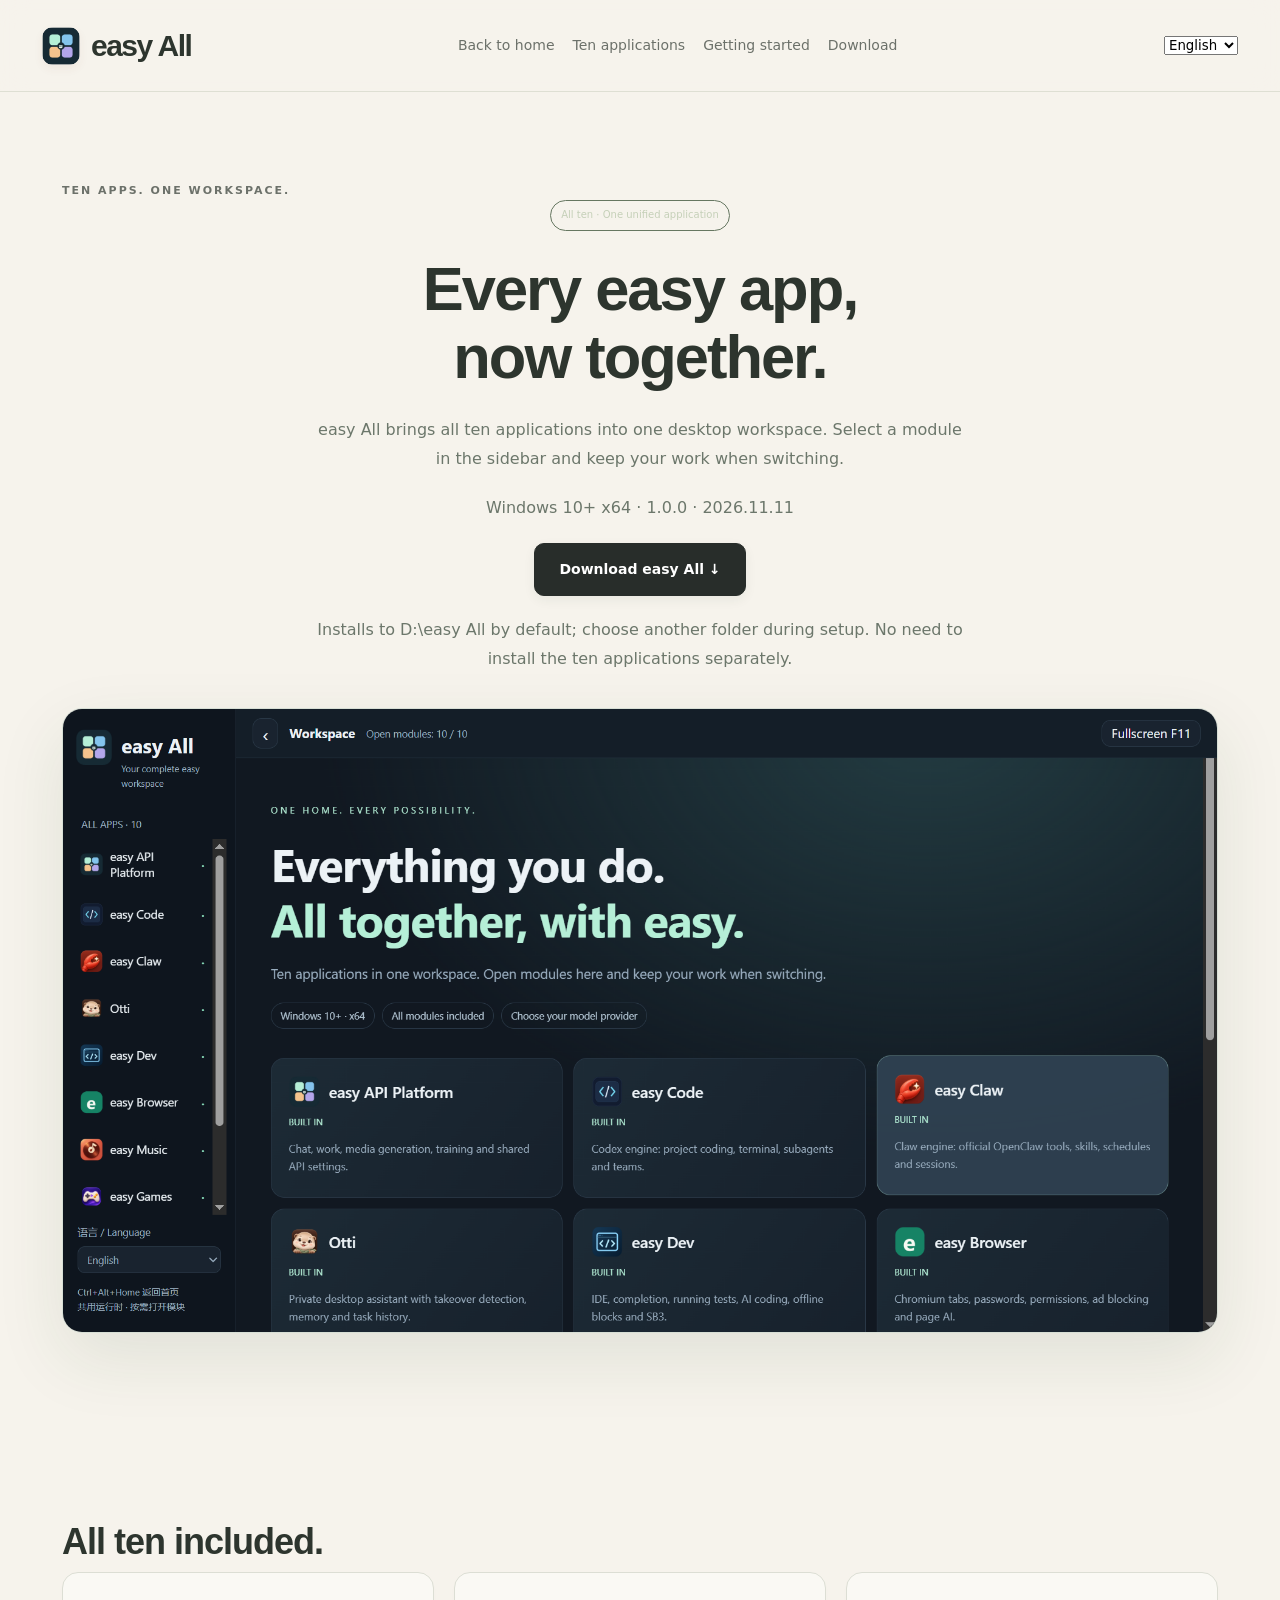
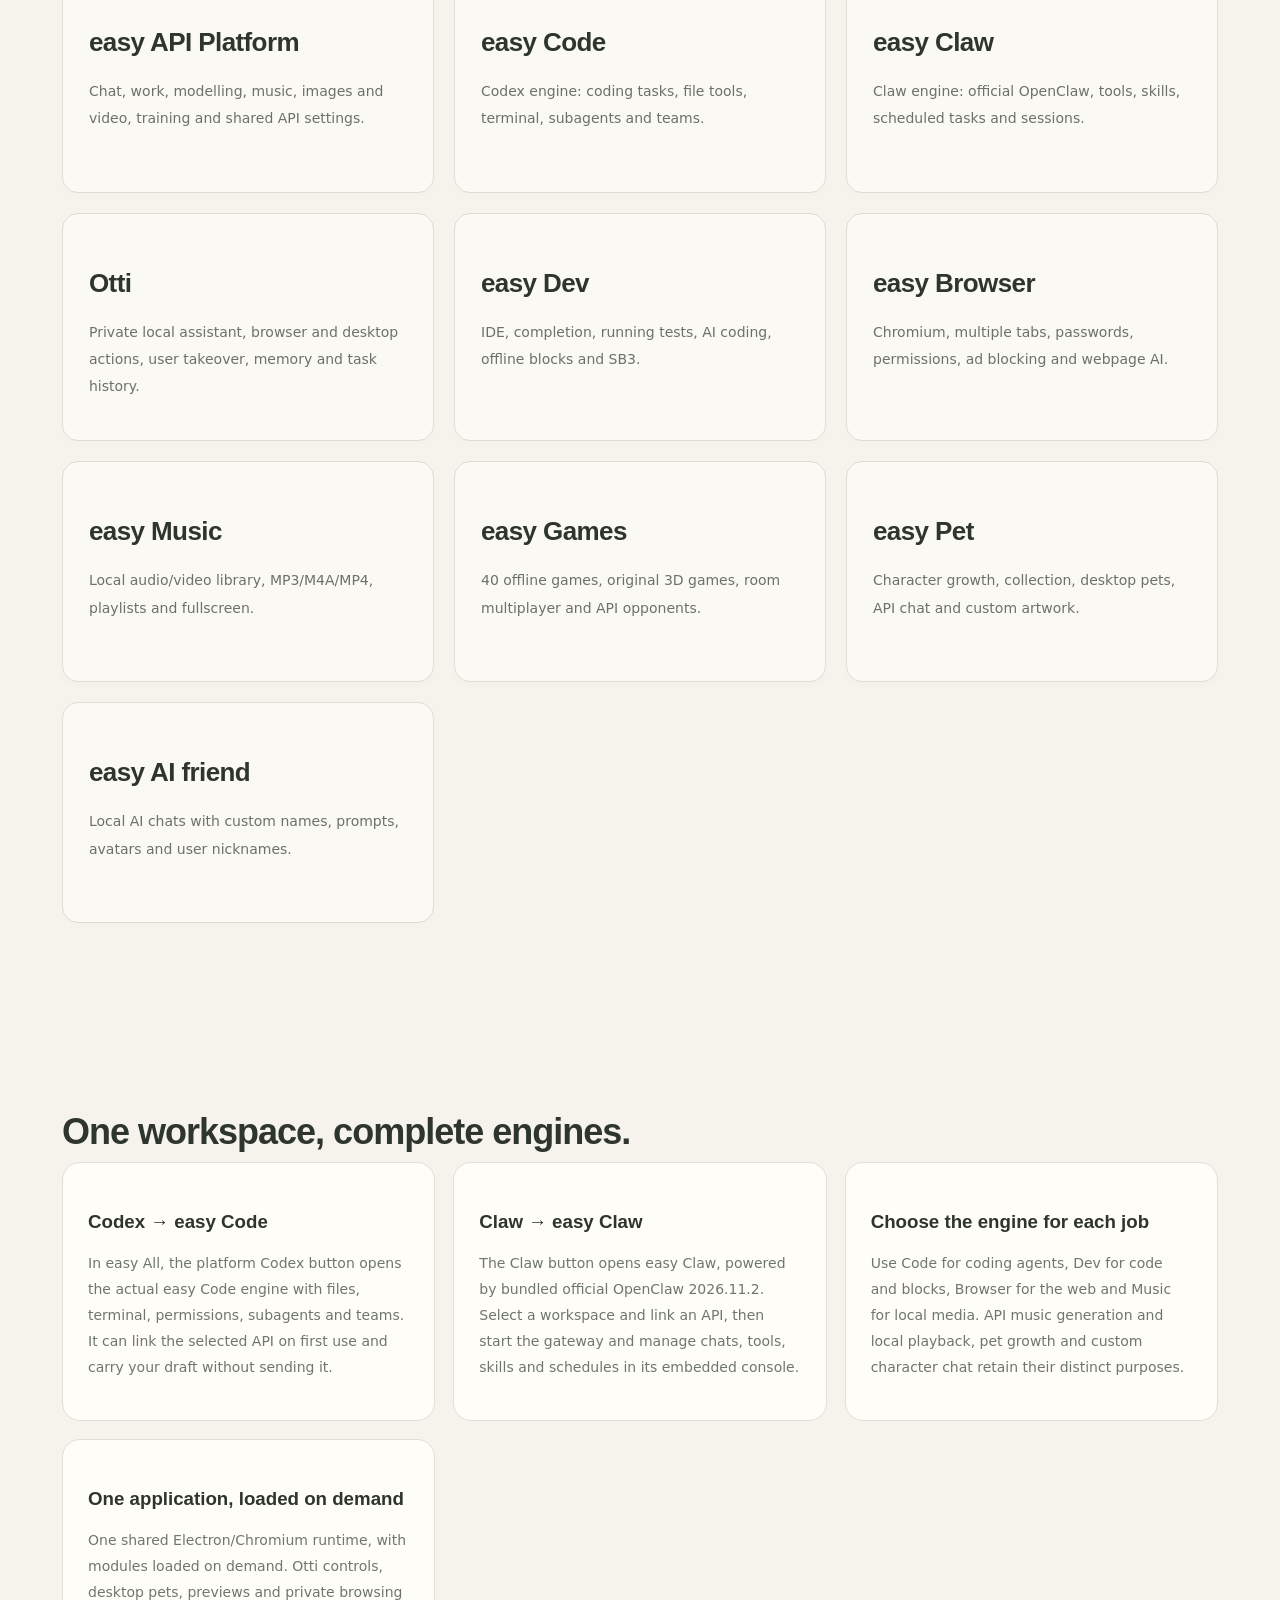
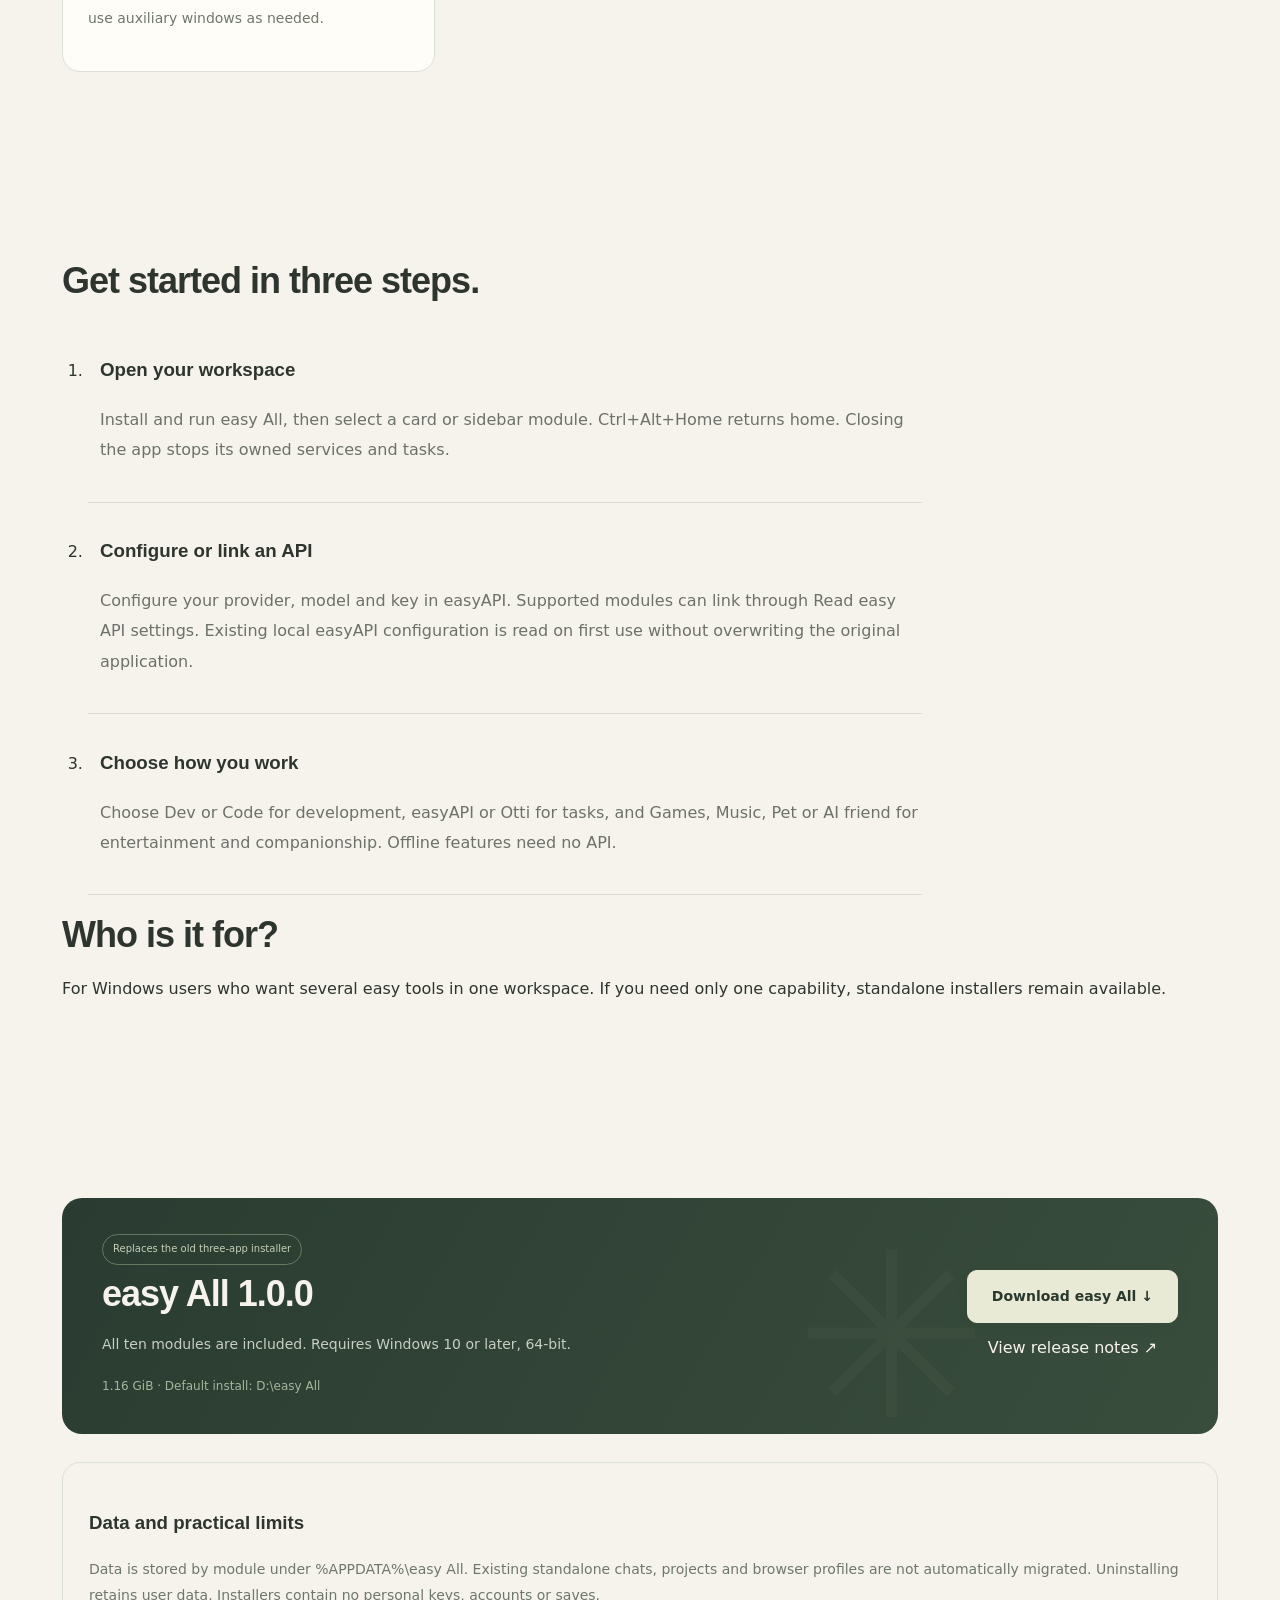
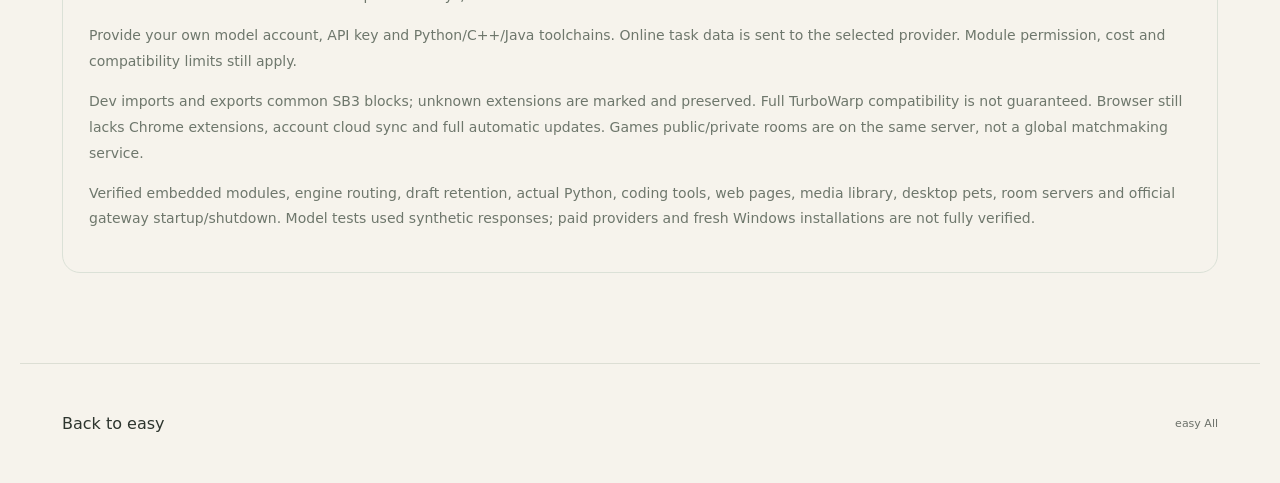
==== all.html @ 76174ac8 "Replace old three-app installer with easy All unified ten-module application" ====
<!doctype html><html lang="zh-CN"><head><meta charset="utf-8"><meta name="viewport" content="width=device-width,initial-scale=1"><title>easy All · 全部十款的统一应用</title><meta name="description" content="十款 easy 软件，一个 Windows 工作台。完整内置，统一窗口，Codex 与 Claw 使用真实引擎。"><link rel="icon" href="assets/easy-all.png"><link rel="stylesheet" href="styles.css"><link rel="stylesheet" href="refinements.css"><script defer src="i18n/data.js"></script><script defer src="i18n/recent.js"></script><script defer src="i18n/dev.js"></script><script defer src="i18n/all.js"></script><script defer src="i18n/ui.js"></script><script defer src="config.js"></script><script defer src="site.js"></script><script defer src="motion.js"></script></head><body><header class="header"><a class="brand" href="index.html"><img src="assets/easy-all.png" alt=""><span>easy All</span></a><nav><a href="index.html">返回官网</a><a href="#included">十款应用</a><a href="#start">开始使用</a><a href="#download">下载</a></nav><select data-easy-language><option value="zh-CN">简体中文</option><option value="en">English</option></select></header><main><section class="wrap section browser-page-hero"><div class="eyebrow">TEN APPS. ONE WORKSPACE.</div><span class="pill">全部十款 · 一个统一应用</span><h1>所有 easy，<br>现在在一起。</h1><p>easy All 把十款软件的能力放进同一个桌面应用。左侧选择模块，直接在同一窗口工作，切换时保留当前内容。</p><p>Windows 10 及以上 x64 · 1.0.0 · 2026.11.11</p><a class="button" data-asset="easy-All-1.0.0-Setup.exe" data-release="v2026.11.11-all" href="#download-help">下载 easy All ↓</a><p>默认安装 D:\easy All，可在向导更改位置。无需另装十款独立应用。</p><img class="browser-screenshot" src="assets/easy-all-preview.png" alt="easy All 真实应用界面"></section><section id="included" class="wrap section"><h2>十款都在，一款不少。</h2><div class="app-grid"><article class="app-card"><h3>easy API平台</h3><p>聊天、工作、建模、音乐、图片与视频、训练；统一管理 API。</p></article><article class="app-card"><h3>easy Code</h3><p>Codex 模式引擎：编程任务、文件工具、终端、子智能体与团队。</p></article><article class="app-card"><h3>easy Claw</h3><p>Claw 模式引擎：官方 OpenClaw、工具、技能、定时任务和会话。</p></article><article class="app-card"><h3>Otti</h3><p>本机私人助理，浏览器与桌面操作、用户接管、记忆和任务记录。</p></article><article class="app-card"><h3>easy Dev</h3><p>IDE、代码补全、运行测试、AI 编程、离线积木与 SB3。</p></article><article class="app-card"><h3>easy Browser</h3><p>Chromium、多标签、密码与网站权限、广告过滤和网页 AI。</p></article><article class="app-card"><h3>easy Music</h3><p>本地音视频库、MP3/M4A/MP4、播放列表与全屏。</p></article><article class="app-card"><h3>easy Games</h3><p>40 款离线游戏、原创 3D、房间联机与 API 对战。</p></article><article class="app-card"><h3>easy Pet</h3><p>角色养成、图鉴、桌面宠物、API 聊天与自定义形象。</p></article><article class="app-card"><h3>easy AI friend</h3><p>自定义名字、提示词、头像和称呼的本地 AI 对话。</p></article></div></section><section class="wrap section"><h2>统一入口，使用完整引擎。</h2><div class="browser-feature-grid"><article><h3>Codex → easy Code</h3><p>整合应用内，easyAPI 的 Codex 按钮进入真实 easy Code 引擎，保留文件、终端、权限模式、子智能体和团队能力。首次可关联当前 API，输入草稿会带过去，但不会自动发送。</p></article><article><h3>Claw → easy Claw</h3><p>整合应用内，Claw 按钮进入 easy Claw，使用内置官方 OpenClaw 2026.11.2。选择工作目录、关联 API 后启动网关，在内置控制台管理聊天、工具、技能和定时任务。</p></article><article><h3>重复入口，按用途合并</h3><p>编程智能体用 Code，代码和积木项目用 Dev，网页浏览用 Browser，音视频播放用 Music。API 音乐生成与本地音乐播放、宠物养成与自定义角色聊天仍保留各自用途。</p></article><article><h3>一个程序，按需打开</h3><p>共用一套 Electron / Chromium，模块按需加载。Otti 控制条、桌面宠物、预览与无痕窗口会按功能显示辅助窗口。</p></article></div></section><section id="start" class="wrap section"><h2>安装后，三步开始。</h2><ol class="family-steps"><li><h3>打开工作台</h3><p>安装并运行 easy All，从首页卡片或左侧栏选择模块。Ctrl+Alt+Home 返回首页；关闭整合应用会结束它拥有的服务与任务。</p></li><li><h3>配置或关联 API</h3><p>打开 easyAPI 设置填写自己的服务商、模型和 Key。其他支持关联的模块通过“读取 easy API 设置”选择。首次会读取本机原 easyAPI 的配置，不覆盖原软件。</p></li><li><h3>选择你的工作方式</h3><p>开发者进入 Dev 或 Code，日常任务使用 easyAPI 或 Otti，娱乐与陪伴进入 Games、Music、Pet 或 AI friend。离线功能不需要 API。</p></li></ol><h2>适合哪些用户？</h2><p>适合同时需要多个 easy 工具、希望在同一窗口切换工作与娱乐的 Windows 用户。只需要一项能力，也可以继续选择官网的独立安装版。</p></section><section id="download" class="wrap section"><div class="suite"><div><span class="pill">替代旧三款软件整合安装包</span><h2>easy All 1.0.0</h2><p>全部十款模块均随安装包提供，支持 Windows 10 及以上64位系统。</p><small data-all-size>1.16 GiB · 默认安装 D:\easy All</small></div><div class="suite-action"><a class="button" data-asset="easy-All-1.0.0-Setup.exe" data-release="v2026.11.11-all" href="#download-help">下载 easy All ↓</a><a id="release-link" data-release="v2026.11.11-all" href="#download-help">查看发布说明 ↗</a></div></div><div class="browser-limit"><h3>数据与实际边界</h3><p>整合应用资料保存在 %APPDATA%\easy All，按模块分开；原独立软件的聊天、项目、浏览器资料不会自动搬入。卸载保留用户数据。安装包不包含个人密钥、账号或存档。</p><p>模型服务账号、API Key 与 Python/C++/Java 工具链由用户自行提供。在线任务内容按实际使用发送给服务商；各模块的权限、费用与兼容边界继续适用。</p><p>Dev 支持常用 SB3 积木导入编辑导出；未知扩展会标明并保留，不能保证所有 TurboWarp 项目可运行。Browser 仍不包含 Chrome 扩展、账号云同步与完整自动更新。Games 公私房间属于同一服务器，不等于公网匹配大厅。</p><p>已验证十模块嵌入、引擎切换与草稿保留、真实 Python、编程工具、网页、媒体库、桌面宠物、房间服务器与官方网关启停；模型工具流程使用测试响应，未逐家验证付费模型和全新 Windows 设备。</p></div><p id="download-help" hidden>GitHub Releases</p></section></main><footer class="wrap"><a href="index.html">返回 easy 官网</a><span>easy All</span></footer></body></html>
---- styles.css ----
:root{--paper:#f6f3ec;--ink:#282d2a;--muted:#6c716a;--accent:#bd6248;--line:#dcded4;--sage:#e2e9df}*{box-sizing:border-box}html{scroll-behavior:smooth;scroll-padding-top:96px}body{margin:0;background:var(--paper);color:var(--ink);font-family:Inter,"Segoe UI","Microsoft YaHei",sans-serif;-webkit-font-smoothing:antialiased}a{color:inherit;text-decoration:none}button,a,summary{-webkit-tap-highlight-color:transparent}a:focus-visible,summary:focus-visible{outline:3px solid var(--accent);outline-offset:5px}img{max-width:100%;display:block}.wrap{max-width:1240px;margin:auto;padding-left:42px;padding-right:42px}.header{height:92px;display:flex;align-items:center;justify-content:space-between;gap:26px;padding:0 42px;max-width:1400px;margin:auto;border-bottom:1px solid var(--line)}.brand{display:inline-flex;gap:11px;align-items:center;font-size:30px;font-weight:800;letter-spacing:-1.8px}.brand img{width:38px;height:38px;border-radius:11px}.brand-dot{color:var(--accent)}nav{display:flex;gap:34px;font-size:14px;color:var(--muted)}nav a:hover,.text-link:hover,.download-meta a:hover{color:var(--accent)}.button{display:inline-flex;align-items:center;justify-content:center;gap:30px;min-height:52px;padding:14px 24px;border:1px solid var(--ink);background:var(--ink);color:white;border-radius:7px;font-size:14px;font-weight:600;transition:transform .2s,background .2s}.button:hover{transform:translateY(-2px);background:#454f45}.button.small{min-height:42px;padding:11px 18px;gap:20px;font-size:13px}.button.outline{background:transparent;color:var(--ink);border-color:#bfc5b8}.button.outline:hover{background:var(--sage)}.hero{min-height:660px;display:grid;grid-template-columns:1fr 1.12fr;gap:30px;align-items:center;padding-top:65px;padding-bottom:70px}.eyebrow{font-size:11px;letter-spacing:2px;font-weight:600;color:var(--muted);display:flex;align-items:center;gap:10px}.hero .eyebrow{letter-spacing:1.3px}.status-dot{width:7px;height:7px;border-radius:50%;background:#7a9275;box-shadow:0 0 0 4px #7a927511}h1{font-size:clamp(44px,4.8vw,70px);letter-spacing:-3px;line-height:1.23;font-weight:650;margin:27px 0}.serif{font-family:"STSong","SimSun",serif;font-weight:500;color:var(--accent)}.lead{color:var(--muted);font-size:17px;line-height:1.9}.hero-actions{display:flex;align-items:center;gap:25px;margin-top:30px}.text-link{font-size:13px;white-space:nowrap}.platform{font-size:11px;color:#82877e;margin-top:20px}.hero-art{position:relative;height:490px;display:flex;align-items:center;isolation:isolate}.orbit{position:absolute;border:1px solid #d9dfd2;border-radius:50%;z-index:-1;pointer-events:none}.orbit-one{width:450px;height:450px;background:radial-gradient(circle,#e1e8dc 0%,#e4e9df66 65%,transparent 70%);top:25px;left:40px}.orbit-two{width:500px;height:280px;transform:rotate(-28deg);left:10px;top:95px}.floating-label{position:absolute;right:20px;top:13px;font-size:9px;letter-spacing:2px;color:#82917c}.demo-window{background:#fffefa;border:1px solid #d9dfd4;border-radius:14px;width:100%;box-shadow:0 26px 65px #38453713;overflow:hidden;transform:rotate(-2deg)}.window-top{height:42px;display:flex;align-items:center;justify-content:space-between;padding:0 15px;font-size:10px;color:#777e73;border-bottom:1px solid #e8ebe3}.traffic{display:flex;gap:5px}.traffic i{height:6px;width:6px;border-radius:50%;background:#d7dbd2}.traffic i:first-child{background:#d29b86}.demo-body{display:grid;grid-template-columns:120px 1fr;min-height:277px}.demo-body aside{border-right:1px solid #e8ebe3;padding:20px 12px;display:flex;flex-direction:column;gap:20px;font-size:10px;color:#858b80}.demo-body aside img{width:31px;height:31px;margin-bottom:6px}.demo-body aside .demo-active{color:#ac5c44;background:#f4e9df;padding:8px;border-radius:5px;margin:0 -3px}.demo-chat{padding:20px 17px}.demo-caption{font-size:11px;font-weight:600;margin-bottom:23px}.demo-caption span{float:right;font-weight:400;color:#969d91;font-size:9px}.user-bubble{margin-left:35px;background:#e7eddf;border-radius:11px 11px 2px 11px;padding:12px;font-size:11px}.assistant-bubble{display:flex;gap:10px;font-size:11px;margin-top:22px;line-height:1.7}.assistant-bubble>div{flex:1}.spark{color:#bd6248;font-size:24px}.demo-lines{display:grid;gap:7px;margin-top:12px}.demo-lines i{height:5px;background:#eaede4;border-radius:8px;width:90%}.demo-lines i:nth-child(2){width:100%}.demo-lines i:nth-child(3){width:60%}.mini-composer{border:1px solid #e3e7dd;border-radius:9px;padding:12px;margin-top:22px;color:#9ca093;font-size:10px;display:flex;justify-content:space-between}.mini-composer span{background:#384537;color:white;border-radius:50%;width:18px;height:18px;text-align:center}.code-float{position:absolute;right:-12px;top:50px;display:flex;align-items:center;gap:10px;background:#293a36;color:white;padding:15px 20px;border-radius:10px;box-shadow:0 10px 25px #23302922;transform:rotate(3deg)}.code-float img{width:28px;height:28px;border-radius:6px}.code-float strong,.otti-float strong{display:block;font-size:12px}.code-float div span,.otti-float div span{display:block;font-size:10px;opacity:.65;margin-top:4px}.code-mark{font-size:23px;margin-left:10px;color:#abc4ad}.otti-float{position:absolute;bottom:18px;left:30px;background:#f4e8d5;display:flex;align-items:center;gap:13px;padding:5px 25px 5px 3px;border:1px solid #e0ceb2;border-radius:13px;box-shadow:0 15px 30px #493f2e0c;transform:rotate(3deg)}.otti-float img{width:100px;height:100px;object-fit:contain}.intro-strip{border-top:1px solid var(--line);border-bottom:1px solid var(--line)}.intro-strip .wrap{display:flex;justify-content:space-between;padding-top:20px;padding-bottom:20px;gap:16px;font-size:10px;color:#7d8477;letter-spacing:1.8px}.section{padding-top:90px;padding-bottom:90px}.section-heading{display:grid;grid-template-columns:1fr 1fr;position:relative;gap:18px;margin-bottom:40px}.section-heading .eyebrow{grid-column:1/-1}h2{font-size:40px;letter-spacing:-1.6px;font-weight:550;line-height:1.35;margin:5px 0}.section-heading>p{align-self:end;justify-self:end;color:var(--muted);font-size:14px;line-height:1.8;margin:0 0 5px}.app-grid{display:grid;grid-template-columns:repeat(3,1fr);gap:20px}.app-card{border:1px solid var(--line);border-radius:12px;padding:26px;background:#faf9f4;display:flex;flex-direction:column}.card-top{display:flex;justify-content:space-between;align-items:center;gap:12px}.card-top img{width:42px;height:42px;border-radius:11px;object-fit:contain}.card-top>span{font-size:10px;color:var(--muted)}h3{font-weight:600}.app-card h3{font-size:25px;margin:22px 0 0;letter-spacing:-.6px}.app-card>p{font-size:13px;color:var(--muted);line-height:1.9;min-height:74px}.card-visual{height:150px;border-radius:8px;overflow:hidden;margin:12px 0 20px}.api-visual{background:#efe4d9;display:flex;flex-wrap:wrap;align-content:center;justify-content:center;gap:8px;padding:20px}.api-visual>span{font-size:11px;background:#fffbf4;border:1px solid #e1cdbc;padding:7px 10px;border-radius:6px;color:#87543d}.api-visual>b{font-size:10px;font-weight:400;flex-basis:100%;text-align:center;margin-top:10px;color:#9d7561}.code-visual{background:#263b35;padding:26px 15px;display:flex;flex-direction:column;justify-content:center;gap:16px;font-family:monospace;font-size:11px;color:#dbe3d6}.code-visual span{color:#92b38f;margin-right:12px}.code-visual b{color:#b5cca9}.otti-visual{display:flex;align-items:center;background:#e6ebde;padding:5px}.otti-visual img{width:56%;height:145px;object-fit:contain}.otti-visual span{font-size:12px;color:#6e7a60;writing-mode:vertical-rl;letter-spacing:3px;margin:auto}.app-card ul{padding:0;list-style:none;font-size:11px;line-height:2.5;color:#626c5f;margin:0 0 23px}.app-card li:before{content:'↗';margin-right:9px;color:#929c87}.card-link{display:flex;justify-content:space-between;padding-top:19px;margin-top:auto;border-top:1px solid var(--line);font-size:12px;font-weight:600}.card-link:hover{color:var(--accent)}.downloads{background:#e9eee4;border-block:1px solid #d8e0d1}.suite{background:#2c3d34;border-radius:13px;color:#f6f3ec;padding:36px 40px;display:flex;align-items:center;justify-content:space-between;gap:30px;position:relative;overflow:hidden}.suite:after{content:'✳';font-size:230px;position:absolute;right:230px;top:-50px;color:#dce9ce09;pointer-events:none}.pill{font-size:10px;color:#c5d0b8;border:1px solid #667761;border-radius:30px;padding:6px 10px;display:inline-block}.suite h3{font-size:32px;margin:20px 0 10px;letter-spacing:-1px}.suite p{font-size:13px;color:#c6cfc1;line-height:1.8}.suite small{font-size:10px;color:#a6b59c}.suite-action{display:flex;align-items:center;flex-direction:column;gap:12px;z-index:1}.suite-action .button{background:#e9ead6;color:#29392e;border-color:#e9ead6;min-width:200px}.suite-action .button:hover{background:white}.suite-action>span{font-size:10px;color:#aab79e}.download-list{margin-top:24px}.download-list article{display:flex;align-items:center;gap:18px;padding:24px 4px;border-bottom:1px solid #cfd8c6;scroll-margin-top:30px}.download-list article>img{height:42px;width:42px;border-radius:10px;object-fit:contain}.download-list article>div{flex:1}.download-list h3{font-size:16px;margin:0 0 7px}.download-list h3 span{font-size:10px;font-weight:400;color:#6a7860;margin-left:10px}.download-list p{font-size:11px;color:#75816b;margin:0}.download-meta{display:flex;flex-wrap:wrap;gap:18px;font-size:10px;color:#738268;margin-top:22px}.download-meta>span{margin-left:auto}.download-help{font-size:13px;line-height:1.8;border:1px solid #bd6248;background:#fff3e8;padding:16px;border-radius:7px}.steps{display:grid;grid-template-columns:repeat(3,1fr);gap:50px}.steps article{border-top:1px solid var(--line);padding-top:24px}.steps article>span{font-size:12px;color:var(--accent)}.steps h3{font-size:19px;margin-top:24px}.steps p{font-size:13px;line-height:1.9;color:var(--muted)}.faq{display:grid;grid-template-columns:.85fr 1.15fr;gap:80px;border-top:1px solid var(--line)}.faq h2{margin-top:20px}.faq details{border-bottom:1px solid var(--line)}.faq summary{padding:21px 30px 21px 0;font-size:14px;cursor:pointer;position:relative;list-style:none}.faq summary::-webkit-details-marker{display:none}.faq summary:after{content:'+';position:absolute;right:4px;color:#77836d}.faq details[open] summary:after{content:'−'}.faq details p{font-size:12px;color:var(--muted);line-height:1.9;margin:0;padding:0 20px 22px 0}footer{display:flex;align-items:center;justify-content:space-between;gap:25px;border-top:1px solid var(--line);min-height:120px}footer>span,footer>a:last-child{font-size:11px;color:var(--muted)}.skip{position:fixed;top:-100px;left:20px;background:var(--ink);color:white;padding:15px;z-index:20}.skip:focus{top:10px}.noscript{background:#fff0d9;padding:18px;text-align:center;font-size:13px}
.hero{overflow:hidden}
.mode-section{background:#efeee7;border-block:1px solid var(--line)}.section-intro{font-size:14px;line-height:1.95;color:var(--muted);max-width:770px;margin:-10px 0 35px}.mode-grid{display:grid;grid-template-columns:repeat(2,minmax(0,1fr));gap:20px}.mode-card{padding:30px;background:#fbfaf5;border:1px solid #dbded2;border-radius:10px;display:flex;flex-direction:column}.mode-id{display:flex;align-items:center;gap:13px;font-size:12px;color:var(--muted)}.mode-id>span:first-child{color:#9da38e;font-family:monospace}.mode-id b{font-size:23px;color:var(--ink);font-weight:550;letter-spacing:-.7px}.mode-id>span:last-child{margin-left:auto;background:#edf0e6;border-radius:30px;padding:5px 11px;font-size:10px;color:#68795f}.mode-card h3{font-size:20px;letter-spacing:-.5px;margin:27px 0 10px}.mode-card>p{font-size:13px;color:var(--muted);line-height:1.95;margin:0 0 20px}.mode-example{background:#f0f0e8;border-left:2px solid #adb79d;padding:16px 18px;font-size:12px;line-height:1.9;margin-top:auto;color:#53634d}.mode-example small{display:block;font-size:9px;color:#919980;margin-bottom:5px;letter-spacing:1px}.mode-tags{display:flex;flex-wrap:wrap;gap:13px;padding-top:18px;font-size:10px;color:#8b7969}.mode-note{font-size:10px;color:#858778;line-height:1.8;display:block;margin-top:15px}.featured-mode{background:#e3e9dd;border-color:#c6d1ba}.featured-mode .mode-example{background:#f2f4eb}.mode-footer{display:flex;align-items:flex-start;gap:25px;margin-top:30px;padding:24px 0 0;border-top:1px solid #d6dbcd}.mode-footer>span{font-size:11px;color:var(--accent);white-space:nowrap;padding-top:4px}.mode-footer p{font-size:12px;color:var(--muted);line-height:1.9;max-width:710px;margin:0}.mode-footer a{font-size:11px;white-space:nowrap;margin-left:auto;padding-top:4px}.feature-grid{display:grid;grid-template-columns:repeat(3,minmax(0,1fr));gap:42px 36px}.feature-grid article{border-top:1px solid var(--line);padding-top:22px}.feature-grid article>span{font-size:25px;color:var(--accent);font-weight:400}.feature-grid h3{font-size:18px;line-height:1.6;margin:15px 0 10px}.feature-grid p{font-size:12px;line-height:2;color:var(--muted);margin:0}.scenario-section{background:#2c3d34;color:#f6f3ec}.scenario-section .eyebrow,.scenario-section .section-heading>p{color:#b8c6ae}.scenario-grid{display:grid;grid-template-columns:repeat(3,minmax(0,1fr));gap:35px}.scenario-grid article{border-top:1px solid #5a6a51;padding-top:25px}.scenario-grid article>span{font-size:10px;color:#acbda0}.scenario-grid h3{font-size:22px;font-weight:500;line-height:1.65;margin:22px 0 16px}.scenario-grid p{font-size:12px;line-height:2;color:#c1cbbb}.scenario-grid b{font-size:10px;font-weight:400;color:#d9c5a0;display:block;margin-top:24px;line-height:1.8}.comparison-scroll{overflow-x:auto;border:1px solid var(--line);border-radius:10px}.comparison-scroll table{width:100%;min-width:680px;border-collapse:collapse;text-align:left;font-size:12px;line-height:1.7}.comparison-scroll th,.comparison-scroll td{padding:22px 24px;border-bottom:1px solid var(--line);vertical-align:top}.comparison-scroll thead{background:#e5eadd}.comparison-scroll thead th{font-size:14px;font-weight:600}.comparison-scroll tbody th{font-weight:500;white-space:nowrap}.comparison-scroll td{color:var(--muted)}.comparison-scroll tr:last-child>*{border-bottom:0}.comparison-scroll a{color:var(--accent)}.api-visual{gap:6px;padding:12px}.api-visual>span{padding:5px 9px;font-size:10px}.api-visual>b{margin-top:5px}
@media(max-width:1000px){.header nav{gap:18px}.mode-footer{flex-wrap:wrap}.mode-footer a{margin-left:0}.feature-grid{gap:30px 25px}.scenario-grid{gap:25px}.scenario-grid h3{font-size:19px}}
@media(max-width:760px){.mode-grid{grid-template-columns:1fr}.mode-card{padding:24px}.mode-card h3{font-size:19px;margin-top:23px}.section-intro{font-size:12px}.mode-footer{gap:13px}.mode-footer p{flex-basis:100%}.feature-grid{grid-template-columns:1fr;gap:30px}.feature-grid h3{font-size:18px}.scenario-grid{grid-template-columns:1fr;gap:30px}.scenario-grid h3{font-size:22px}.scenario-grid b{margin-top:15px}.comparison-scroll th,.comparison-scroll td{padding:18px}.section-heading h2{overflow-wrap:anywhere}}
@media(min-width:1050px){.hero-art{animation:arrive .9s ease both}.hero-copy{animation:arrive .65s ease both}@keyframes arrive{from{opacity:0;transform:translateY(14px)}to{opacity:1;transform:translateY(0)}}}
@media(max-width:1050px){.wrap{padding-left:28px;padding-right:28px}.header{padding:0 28px}.hero{gap:20px;min-height:600px}.hero h1{font-size:52px}.hero-art{height:430px}.orbit-one{width:340px;height:340px;left:0;top:50px}.orbit-two{width:370px;height:250px;left:0}.demo-body{grid-template-columns:90px 1fr}.demo-body aside{font-size:9px}.code-float{right:0;top:20px;padding:12px}.otti-float{bottom:0;left:10px}.hero-actions{gap:15px;flex-wrap:wrap}.app-card{padding:20px}.card-top>span{font-size:9px}.app-card h3{font-size:22px}.app-card>p{min-height:96px}.intro-strip .wrap{font-size:8px}.download-meta>span{margin-left:0}.faq{gap:35px}}
@media(max-width:760px){.header{height:76px;padding:0 20px;gap:10px}.header nav{display:none}.header .button{font-size:11px;padding:10px 12px;gap:9px}.brand{font-size:27px}.brand img{height:32px;width:32px}.wrap{padding-left:22px;padding-right:22px}.hero{grid-template-columns:1fr;padding-top:45px;padding-bottom:38px;gap:15px;overflow:hidden}.hero h1{font-size:54px;margin-top:23px}.lead{font-size:15px}.hero-art{height:400px;max-width:470px;width:100%;margin:auto}.floating-label{right:4px;font-size:8px}.demo-body{grid-template-columns:95px 1fr}.otti-float{bottom:0}.otti-float img{width:80px;height:80px}.orbit-one{width:320px;height:320px;left:15px}.orbit-two{width:340px;height:240px}.code-float{top:24px;right:0}.intro-strip .wrap{padding-top:16px;padding-bottom:16px;gap:10px;letter-spacing:.5px;font-size:7px}.intro-strip span{max-width:33%}.section{padding-top:58px;padding-bottom:58px}.section-heading{grid-template-columns:1fr;gap:14px;margin-bottom:28px}h2{font-size:32px}.section-heading>p{justify-self:start;font-size:12px}.app-grid{grid-template-columns:1fr;gap:18px}.app-card{padding:24px}.app-card>p{min-height:0}.card-top>span{font-size:10px}.app-card h3{font-size:26px}.card-visual{height:140px}.suite{padding:28px 24px;align-items:flex-start;flex-direction:column;gap:20px}.suite-action{align-items:flex-start;width:100%}.suite-action .button{width:100%}.suite:after{right:-20px;top:0}.download-list article{flex-wrap:wrap;gap:12px;padding:22px 0}.download-list article>div{min-width:190px}.download-list article .button{width:100%;margin-top:5px}.download-list h3{font-size:15px}.download-list p{font-size:10px}.download-meta{gap:14px;line-height:1.8}.steps{grid-template-columns:1fr;gap:25px}.steps article{position:relative;padding-left:40px}.steps article>span{position:absolute;left:0;top:27px}.steps h3{margin-top:0}.steps p{margin-bottom:0}.faq{grid-template-columns:1fr;gap:20px}.faq summary{font-size:13px}footer{padding-top:24px;padding-bottom:24px;flex-wrap:wrap;min-height:110px}footer>span{display:none}.eyebrow{font-size:9px}}
@media(prefers-reduced-motion:reduce){html{scroll-behavior:auto}*,*:before,*:after{animation:none!important;transition:none!important}}

.video-reading{background:#e5ebdf;border-block:1px solid #d2ddc9}
.audience-section{background:#f0ede3;border-block:1px solid #deded1}.audience-grid{display:grid;grid-template-columns:repeat(3,minmax(0,1fr));gap:22px}.audience-grid article{background:#fbfaf4;border:1px solid #dcded0;border-radius:10px;padding:27px}.audience-label{font-size:10px;line-height:1.8;color:#8b7862;letter-spacing:.5px}.audience-grid h3{font-size:22px;line-height:1.55;font-weight:550;margin:20px 0 15px;letter-spacing:-.5px}.audience-pick{font-size:10px;color:#7e8970;line-height:1.9;padding:11px 0;border-block:1px solid #e1e5d7}.audience-pick a{font-size:13px;font-weight:600;color:#445b39;margin-left:6px}.audience-grid article>p{font-size:12px;color:var(--muted);line-height:2;margin:17px 0 21px}.audience-grid dl{margin:0}.audience-grid dt{font-size:10px;color:var(--accent);margin-top:16px}.audience-grid dd{font-size:11px;line-height:1.95;color:#7a8070;margin:7px 0 0}.choose-summary{margin-top:30px;padding:27px 30px;border:1px solid #cbd6bd;background:#e5eadc;border-radius:10px}.choose-summary strong{font-size:18px;font-weight:550}.choose-summary p{font-size:13px;line-height:2;color:#68745e;margin:12px 0}.choose-summary p a{color:#344e2b;border-bottom:1px solid #aab79c}.choose-summary>a{font-size:11px;color:var(--accent)}
@media(max-width:1000px){.audience-grid{grid-template-columns:repeat(2,minmax(0,1fr))}}
@media(max-width:760px){.audience-grid{grid-template-columns:1fr;gap:17px}.audience-grid article{padding:24px}.audience-grid h3{font-size:23px}.choose-summary{padding:24px}.choose-summary p{font-size:12px}}
.tutorials{border-top:1px solid var(--line)}.tutorial-notice{font-size:12px;line-height:1.9;color:var(--muted);margin:-8px 0 28px}.guide-tabs{display:flex;gap:10px;flex-wrap:wrap;margin-bottom:25px}.guide-tab{font:inherit;font-size:13px;color:var(--ink);display:flex;align-items:center;gap:10px;border:1px solid #d4d9cb;background:#faf9f4;padding:12px 20px;border-radius:9px;cursor:pointer}.guide-tab img{height:28px;width:28px;object-fit:contain;border-radius:6px}.guide-tab[aria-pressed="true"]{background:#e3e9da;border-color:#8e9d7f;box-shadow:0 2px 8px #263b3509}.guide[hidden],.guide-step[hidden],.guide-controls[hidden]{display:none}.guide{background:#fcfbf6;border:1px solid var(--line);border-radius:13px;padding:34px}.guide-heading>span{font-size:10px;letter-spacing:1.4px;color:var(--accent)}.guide-heading h3{font-size:26px;line-height:1.6;margin:12px 0}.guide-heading>p{font-size:13px;color:var(--muted);line-height:1.9;margin:0 0 28px}.guide-layout{display:grid;grid-template-columns:240px minmax(0,1fr);gap:28px}.guide-step-nav{display:flex;flex-direction:column;gap:7px}.guide-step-nav button{display:flex;align-items:center;gap:13px;padding:12px 15px;background:transparent;border:1px solid transparent;border-radius:7px;font:inherit;font-size:12px;text-align:left;color:var(--muted);cursor:pointer}.guide-step-nav button>span{font:11px monospace;color:#94a085}.guide-step-nav button[aria-pressed="true"]{background:#eaf0e2;color:#33482d;border-color:#d3dec8}.guide-step-nav button:hover{background:#eff2e9}.guide-step{min-height:248px;padding:28px;background:#f1f1e9;border:1px solid #e0e3d6;border-radius:10px}.guide-progress{font-size:10px;letter-spacing:2px;color:#899878}.guide-step h4{font-size:23px;line-height:1.5;margin:17px 0 12px;font-weight:550}.guide-step>p{font-size:14px;line-height:2;color:#4d5946;margin:0 0 20px}.guide-tip{border-top:1px solid #d8ddce;padding-top:16px}.guide-tip strong{font-size:10px;font-weight:500;color:var(--accent)}.guide-tip p{font-size:11px;line-height:1.9;color:#7c8372;margin:6px 0 0}.guide-controls{display:flex;justify-content:space-between;align-items:center;gap:15px;margin-top:15px}.guide-controls>span{font-size:11px;color:var(--muted)}.guide-controls button,.guide-example button{font:inherit;font-size:12px;border:1px solid #cbd3c0;border-radius:6px;padding:10px 15px;background:#fffef9;color:#3b4c33;cursor:pointer;white-space:nowrap}.guide-controls button:hover:enabled,.guide-example button:hover{background:#e6eddd}.guide-controls button:disabled{opacity:.4;cursor:default}.guide-example{display:flex;gap:25px;flex-wrap:wrap;align-items:center;margin-top:28px;padding:23px;border:1px dashed #c8d1bf;border-radius:8px}.guide-example>div{flex:1;min-width:180px}.guide-example div>span{font-size:10px;color:var(--accent)}.guide-example p{font-size:12px;line-height:1.9;margin:10px 0 0;color:#606e56;user-select:text}.copy-result{font-size:11px;color:#6e825b;flex-basis:100%;line-height:1.8}.copy-result:empty{display:none}.guide-download{display:inline-block;margin-top:20px;font-size:12px;color:var(--accent)}.tutorials button:focus-visible{outline:3px solid var(--accent);outline-offset:3px}
@media(max-width:900px){.guide-layout{grid-template-columns:190px minmax(0,1fr);gap:18px}.guide{padding:26px}.guide-step{padding:23px}.guide-step-nav button{padding:12px 9px;gap:9px}}
@media(max-width:760px){.guide-tabs{gap:7px}.guide-tab{padding:9px 11px;font-size:11px;gap:6px}.guide-tab img{height:23px;width:23px}.guide{padding:20px}.guide-heading h3{font-size:22px}.guide-heading>p{font-size:12px}.guide-layout{grid-template-columns:1fr;gap:16px}.guide-step-nav{display:grid;grid-template-columns:repeat(2,minmax(0,1fr));gap:6px}.guide-step-nav button{font-size:10px;padding:10px 7px;gap:7px;border-color:#e5e8de}.guide-step{padding:22px;min-height:0}.guide-step>p{font-size:12px}.guide-step h4{font-size:21px}.guide-example{gap:16px;padding:18px}.guide-example>div{min-width:100%;}.guide-controls button{padding:9px 11px;font-size:11px}}
---- refinements.css ----
/* Local system fonts: no font CDN, download, or extra licensing dependency. */
:root{--font-body:"DengXian","等线","PingFang SC","Microsoft YaHei UI","Microsoft YaHei",system-ui,sans-serif;--font-heading:"Segoe UI Variable Display","DengXian","等线","PingFang SC","Microsoft YaHei UI",sans-serif;--ease-out:cubic-bezier(.22,1,.36,1);--shadow-soft:0 12px 32px #263b3508}
body{font-family:var(--font-body);text-rendering:optimizeLegibility;line-height:1.65;color:#2d352e}
button,input,select,textarea{font-family:inherit}h1,h2,h3,h4,.brand{font-family:var(--font-heading)}
h1{font-weight:650;letter-spacing:-2px;line-height:1.28}h2{font-weight:600;letter-spacing:-1px}.serif{font-family:"KaiTi","STKaiti","Songti SC",serif;font-weight:500;letter-spacing:-2px}
.header{position:sticky;top:0;z-index:20;background:#f6f3ecef;transition:box-shadow .25s,background .25s;border-bottom-color:#dedfd3}
@supports(backdrop-filter:blur(14px)){.header{background:#f6f3ecdb;backdrop-filter:blur(14px)}}
.header.is-scrolled{box-shadow:0 8px 30px #263b350b;background:#faf8f1f5}
.header nav a{position:relative;padding:9px 0;font-size:14px;font-weight:500;transition:color .2s}
.header nav a:after{content:"";position:absolute;left:0;right:0;bottom:1px;height:2px;background:var(--accent);transform:scaleX(0);transform-origin:left;transition:transform .25s var(--ease-out);border-radius:4px}.header nav a:hover:after,.header nav a:focus-visible:after{transform:scaleX(1)}
.brand{letter-spacing:-1.5px}.brand img{box-shadow:0 4px 10px #80472e10;transition:transform .3s var(--ease-out)}.brand:hover img{transform:rotate(-8deg)}
.hero{position:relative;padding-top:75px;padding-bottom:75px}.hero .eyebrow{color:#6f7e65;font-size:12px;letter-spacing:1px}.lead{font-size:18px;line-height:1.9}.platform{font-size:12px;letter-spacing:.1px}.status-dot{box-shadow:0 0 0 5px #7a927512}
.hero-art{filter:drop-shadow(0 12px 25px #314b2b05)}.demo-window{border-radius:17px}.mini-composer{background:#fbfcf6}.otti-float{border-radius:18px}.code-float{border-radius:13px}
.button{border-radius:10px;box-shadow:0 4px 12px #263b3510;transition:transform .25s var(--ease-out),box-shadow .25s,background .2s}.button span{display:inline-block;transition:transform .25s var(--ease-out)}.button:hover span{transform:translate(2px,2px)}.button:active{transform:translateY(0) scale(.98)}.button.outline{box-shadow:none;background:#ffffff20}
.section-heading{margin-bottom:38px}.section-heading>p{font-size:15px}.eyebrow{font-size:11px;letter-spacing:2px;font-weight:600}.section-intro{font-size:15px;line-height:1.95;max-width:840px}
.app-card,.mode-card,.audience-grid article{border-radius:16px;box-shadow:0 3px 10px #263b3503;transition:transform .3s var(--ease-out),box-shadow .3s,border-color .3s}
.app-card>p,.mode-card>p,.audience-grid article>p{font-size:14px;line-height:1.95}.app-card ul{font-size:12px}.app-card h3{font-size:26px;font-weight:600}.card-top>span{font-size:11px}.card-link{font-size:13px}.card-link span{transition:transform .25s}.card-link:hover span{transform:translate(3px,-3px)}
.card-visual{border-radius:12px}.api-visual{background:linear-gradient(135deg,#f1e1d2,#eee9dd)}.api-visual>span{border-radius:7px;box-shadow:0 3px 8px #84583808}.code-visual{background:linear-gradient(135deg,#253a33,#334d43)}.otti-visual{background:linear-gradient(135deg,#e6ebde,#dce8d1)}
.mode-example{font-size:13px;border-radius:0 8px 8px 0}.mode-note{font-size:12px;line-height:1.8}.mode-id>span:last-child{font-size:11px}.mode-tags{font-size:11px;gap:9px}.mode-tags span{background:#eeeadd;border-radius:5px;padding:3px 7px}.featured-mode .mode-tags span{background:#d5e1c9}.mode-footer p{font-size:13px}.mode-footer a{font-size:12px}
.feature-grid p,.steps p,.scenario-grid p{font-size:14px;line-height:1.95}.feature-grid h3{font-size:20px}.feature-grid article>span{display:inline-flex;width:40px;height:40px;align-items:center;justify-content:center;background:#ede9df;border-radius:11px;font-size:23px}.scenario-grid b{font-size:12px;line-height:1.9}.scenario-grid h3{font-size:23px}.scenario-grid article>span{font-size:11px}
.audience-label{font-size:11px}.audience-grid dd{font-size:13px;line-height:1.9}.audience-grid dt{font-size:11px}.audience-pick{font-size:11px}.audience-pick a{font-size:14px}.choose-summary{border-radius:15px}.choose-summary p{font-size:14px}
.comparison-scroll{border-radius:15px;background:#fbfaf5;box-shadow:var(--shadow-soft)}.comparison-scroll table{font-size:13px}.comparison-scroll tbody tr{transition:background .2s}.comparison-scroll tbody tr:hover{background:#eaf0e263}
.suite{border-radius:20px;background:linear-gradient(120deg,#2a3c31,#394d3d)}.suite p{font-size:14px}.suite small,.suite-action>span{font-size:12px}.download-list article{padding:26px 10px;transition:background .25s;border-radius:10px}.download-list article:hover{background:#f9fcf347}.download-list p{font-size:12px}.download-list h3 span{font-size:11px}.download-meta{font-size:11px;line-height:1.8}
.guide{border-radius:19px;box-shadow:var(--shadow-soft)}.guide-heading>p{font-size:14px}.guide-heading h3{font-size:28px}.guide-step{border-radius:13px}.guide-step>p{font-size:15px}.guide-tip p{font-size:13px;line-height:1.85}.guide-step-nav button{font-size:13px;padding:13px 15px;transition:background .2s,border-color .2s,transform .2s}.guide-step-nav button[aria-pressed="true"]{box-shadow:inset 3px 0 #869d72}.guide-tabs{gap:12px}.guide-tab{font-size:14px;border-radius:11px;transition:background .2s,box-shadow .2s,transform .2s}.guide-tab[aria-pressed="true"]{box-shadow:0 4px 14px #526b3511}.guide-example{background:#f8f8ef;border-radius:12px}.guide-example p{font-size:14px}.tutorial-notice{font-size:13px}.guide-controls button,.guide-example button{border-radius:8px;transition:background .2s,transform .2s}.guide-download{font-size:13px}.copy-result{font-size:12px}
.faq summary{font-size:15px;padding-top:24px;padding-bottom:24px;transition:color .2s}.faq summary:hover{color:var(--accent)}.faq summary:after{transition:transform .2s}.faq details[open] summary:after{transform:rotate(180deg)}.faq details p{font-size:14px;line-height:1.95}.faq details[open]{background:#f0f0e54d;border-radius:8px}.faq details[open] summary,.faq details[open] p{padding-left:10px}
.reading-progress{position:fixed;top:0;left:0;right:0;height:3px;z-index:30;pointer-events:none;background:transparent}.reading-progress span{display:block;width:100%;height:100%;background:linear-gradient(90deg,#879d71,#bf7758);transform:scaleX(0);transform-origin:left}
.back-to-top{position:fixed;right:24px;bottom:24px;z-index:15;width:44px;height:44px;border:1px solid #c9d2bd;border-radius:50%;background:#fbfcf3;color:#536745;box-shadow:0 5px 18px #253a3315;font-size:21px;cursor:pointer;transition:background .2s,transform .2s}.back-to-top:hover{background:#e5eddb;transform:translateY(-3px)}.back-to-top:focus-visible{outline:3px solid var(--accent);outline-offset:3px}.back-to-top[hidden]{display:none}
@media(hover:hover) and (pointer:fine){.app-card:hover,.mode-card:hover,.audience-grid article:hover{transform:translateY(-5px);box-shadow:0 14px 35px #263b350c;border-color:#bfcbb2}.guide-tab:hover{transform:translateY(-2px)}.guide-step-nav button:hover{transform:translateX(2px)}.guide-controls button:active:enabled,.guide-example button:active{transform:scale(.97)}}
@media(max-width:1050px){.header{gap:16px}.header nav{gap:18px}.header nav a{font-size:13px}.section-heading>p{font-size:14px}}
@media(max-width:760px){.hero{padding-top:42px;padding-bottom:38px}.hero h1{font-size:52px;letter-spacing:-1px}.hero .eyebrow{font-size:11px}.lead{font-size:16px}.section-heading h2{font-size:31px;letter-spacing:-.7px}.section-intro{font-size:14px}.section-heading>p{font-size:13px}.app-card,.mode-card,.audience-grid article{padding:25px}.app-card>p,.mode-card>p,.audience-grid article>p{font-size:14px}.audience-grid h3{font-size:23px}.guide{padding:21px}.guide-heading h3{font-size:23px}.guide-heading>p{font-size:13px}.guide-tab{font-size:11px;padding:10px 11px}.guide-tabs{gap:7px}.guide-step-nav button{font-size:11px;padding:10px 7px}.guide-step{padding:22px}.guide-step>p{font-size:14px}.guide-tip p{font-size:12px}.guide-example p{font-size:13px}.tutorial-notice{font-size:12px}.feature-grid p,.steps p,.scenario-grid p{font-size:14px}.faq summary{font-size:14px}.faq details p{font-size:13px}.mode-footer{gap:15px}.mode-footer p{font-size:12px}.back-to-top{right:15px;bottom:15px;width:40px;height:40px}.download-list article{padding:23px 2px}.download-list p{font-size:11px}footer>span,footer>a:last-child{font-size:12px}}
@media(prefers-reduced-motion:reduce){html{scroll-behavior:auto}*,*:before,*:after{animation:none!important;transition:none!important}.back-to-top:hover,.app-card:hover,.mode-card:hover,.audience-grid article:hover{transform:none}}

.language-switch{display:flex;align-items:center;gap:6px}.language-switch>span{position:absolute;width:1px;height:1px;overflow:hidden;clip-path:inset(50%)}.language-switch select{font:inherit;font-size:12px;color:#4d6240;background:#f8faf0;border:1px solid #cbd4bd;border-radius:8px;padding:9px 7px;max-width:115px}.language-intro{display:flex;align-items:flex-start;gap:30px;padding-top:40px;padding-bottom:0}.language-intro>span{font-size:12px;white-space:nowrap;color:#a56447;padding-top:6px}.language-intro h3{font-size:22px;margin:0 0 12px}.language-intro p{font-size:14px;color:#6a7660;line-height:1.95;margin:0}.header nav{gap:22px}html[lang=en] h1{font-size:clamp(42px,4.8vw,68px);letter-spacing:-2px}html[lang=en] h2{font-size:36px;letter-spacing:-1px}html[lang=en] .serif{font-family:var(--font-heading)}html[lang=en] .hero-copy{min-width:0}html[lang=en] .guide-step-nav button{font-size:12px}html[lang=en] .mode-id b{font-size:23px}html[lang=en] .mode-id>span:last-child{max-width:50%;text-align:right}html[lang=en] .card-top>span{max-width:70%;text-align:right}
@media(max-width:1000px){.header nav{display:none}}
@media(max-width:760px){.language-intro{flex-direction:column;gap:12px;padding-top:30px}.language-intro h3{font-size:20px}.language-intro p{font-size:13px}html[lang=en] .hero h1{font-size:44px}html[lang=en] h2{font-size:29px}html[lang=en] .hero-actions{gap:15px}html[lang=en] .eyebrow{line-height:1.7;letter-spacing:1px}}
@media(max-width:520px){.header>.button{display:none}.language-switch select{max-width:105px}}

.browser-promo{background:#eaf0e8;border-block:1px solid var(--line)}.browser-promo-layout{display:grid;grid-template-columns:1fr 1fr;gap:42px;align-items:center}.browser-promo-layout h2{font-size:clamp(32px,4vw,58px);line-height:1.15;letter-spacing:-2px;margin:24px 0}.browser-promo-layout p{line-height:1.8;margin:18px 0;color:#667366}.browser-promo img,.browser-screenshot{width:100%;border:1px solid #d7dfd5;border-radius:20px;box-shadow:0 25px 70px #1c482019}.browser-page-hero{text-align:center;padding-top:90px}.browser-page-hero h1{font-size:clamp(40px,6vw,78px);line-height:1.12;letter-spacing:-3px;margin:24px 0}.browser-page-hero>p{max-width:650px;margin:20px auto;line-height:1.8;color:#6c776b}.browser-screenshot{margin-top:35px}.browser-meta{font-size:12px}.browser-feature-grid{display:grid;grid-template-columns:repeat(3,1fr);gap:18px}.browser-feature-grid article{padding:25px;border:1px solid #dbe1d7;border-radius:18px;background:#fffdf7}.browser-feature-grid h3{margin-bottom:14px}.browser-feature-grid p,.browser-limit p{line-height:1.85;color:#6e776c;font-size:14px}.browser-limit{margin-top:28px;padding:26px;border:1px solid #dbe1d7;border-radius:18px}.browser-limit p{margin-top:14px}@media(max-width:820px){.browser-promo-layout{grid-template-columns:1fr}.browser-feature-grid{grid-template-columns:1fr 1fr}.browser-promo-layout .button{margin-top:10px}}@media(max-width:520px){.browser-feature-grid{grid-template-columns:1fr}.browser-page-hero{padding-top:55px}.browser-page-hero h1{letter-spacing:-1px}.browser-promo-layout{gap:25px}.browser-promo-layout .button{display:flex;justify-content:center}}

/* Six-app release pages */
.extra-app-grid{grid-template-columns:repeat(2,minmax(0,1fr))}.family-steps{padding-left:26px;max-width:860px}.family-steps li{padding:15px 0 20px 12px;border-bottom:1px solid var(--line)}.family-steps h3{font-weight:600}.family-steps p{line-height:1.9;color:var(--muted)}figure{margin:36px 0 0}figcaption{font-size:11px;line-height:1.8;color:var(--muted);margin-top:12px}.header nav{gap:18px}.app-card h3{overflow-wrap:anywhere}@media(max-width:740px){.extra-app-grid{grid-template-columns:1fr}.header{gap:12px}.header nav{gap:10px;font-size:11px}.header nav a:nth-child(n+4){display:none}.browser-page-hero h1{overflow-wrap:anywhere}}

@media(min-width:1101px){.extra-app-grid{grid-template-columns:repeat(3,minmax(0,1fr))}}

.dev-screenshot{display:block;width:100%;height:auto;border-radius:14px;border:1px solid var(--line);margin:28px 0;box-shadow:0 18px 60px #0002}
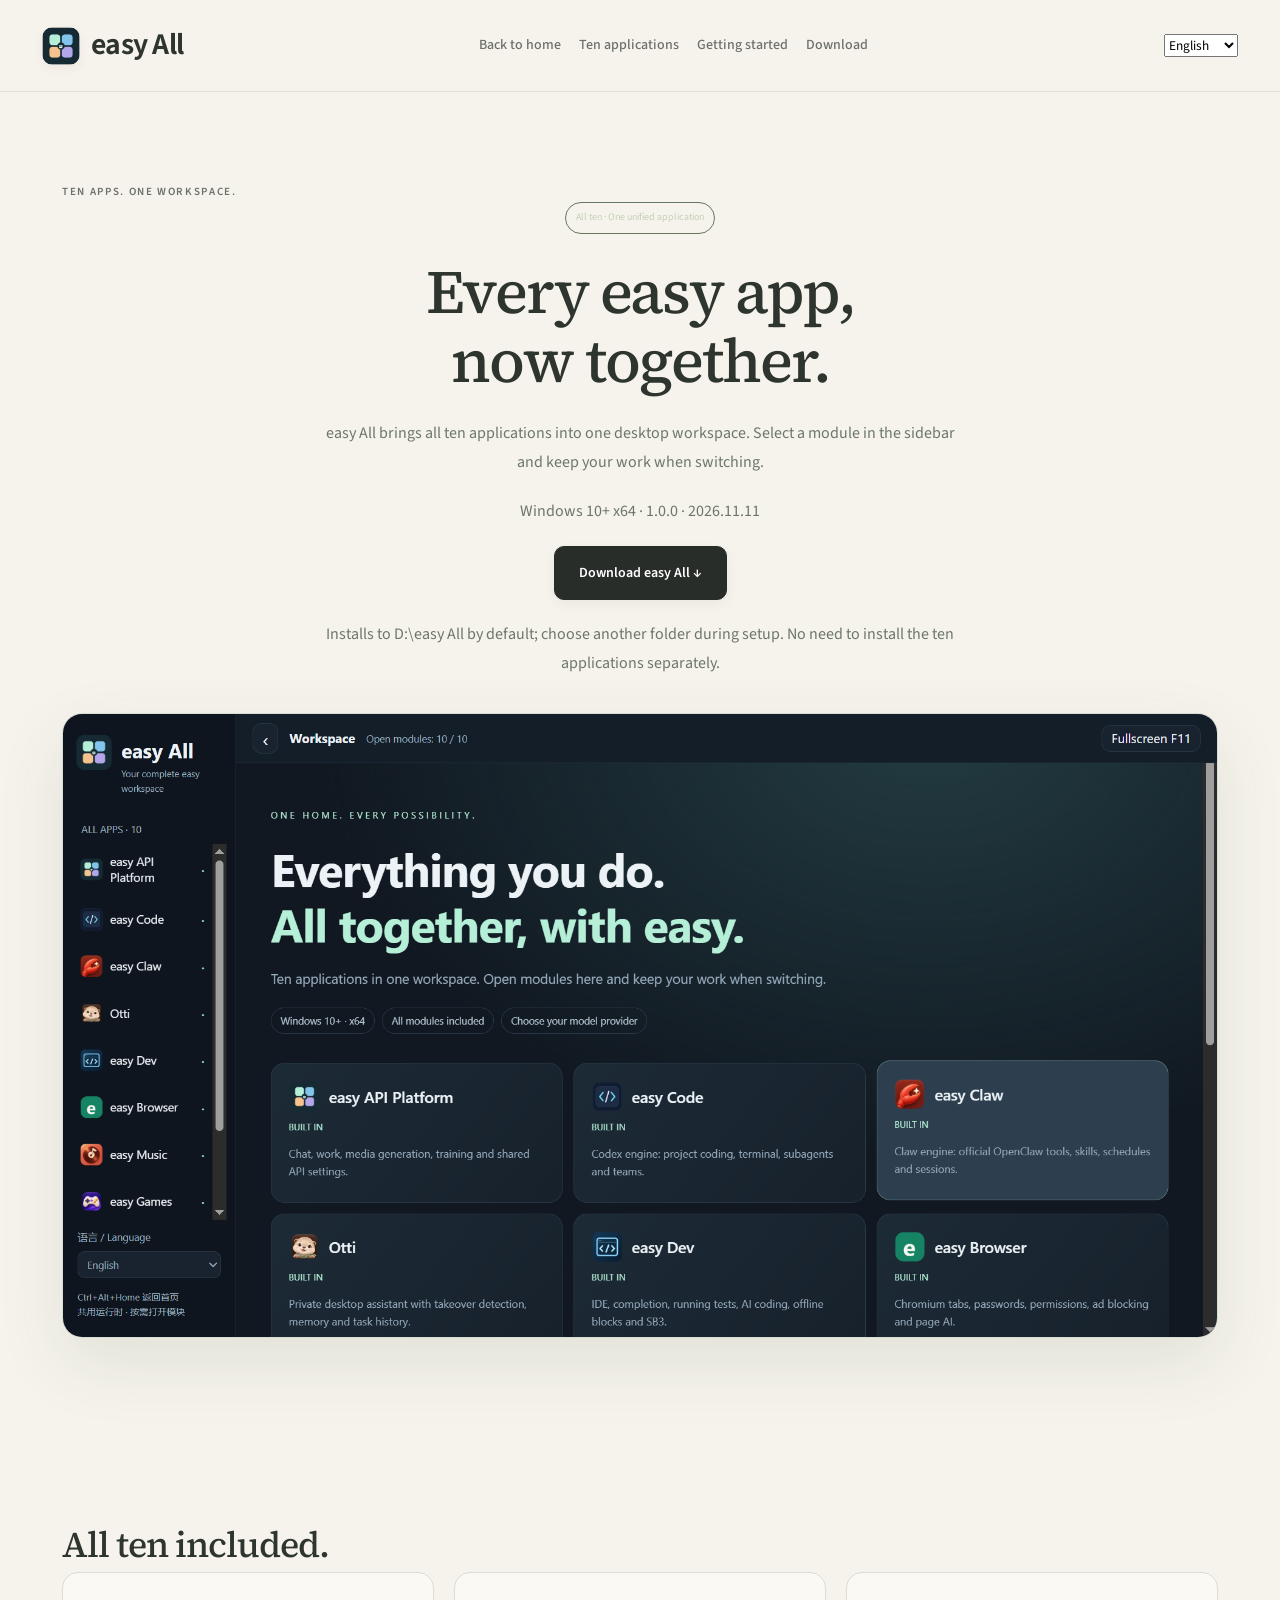
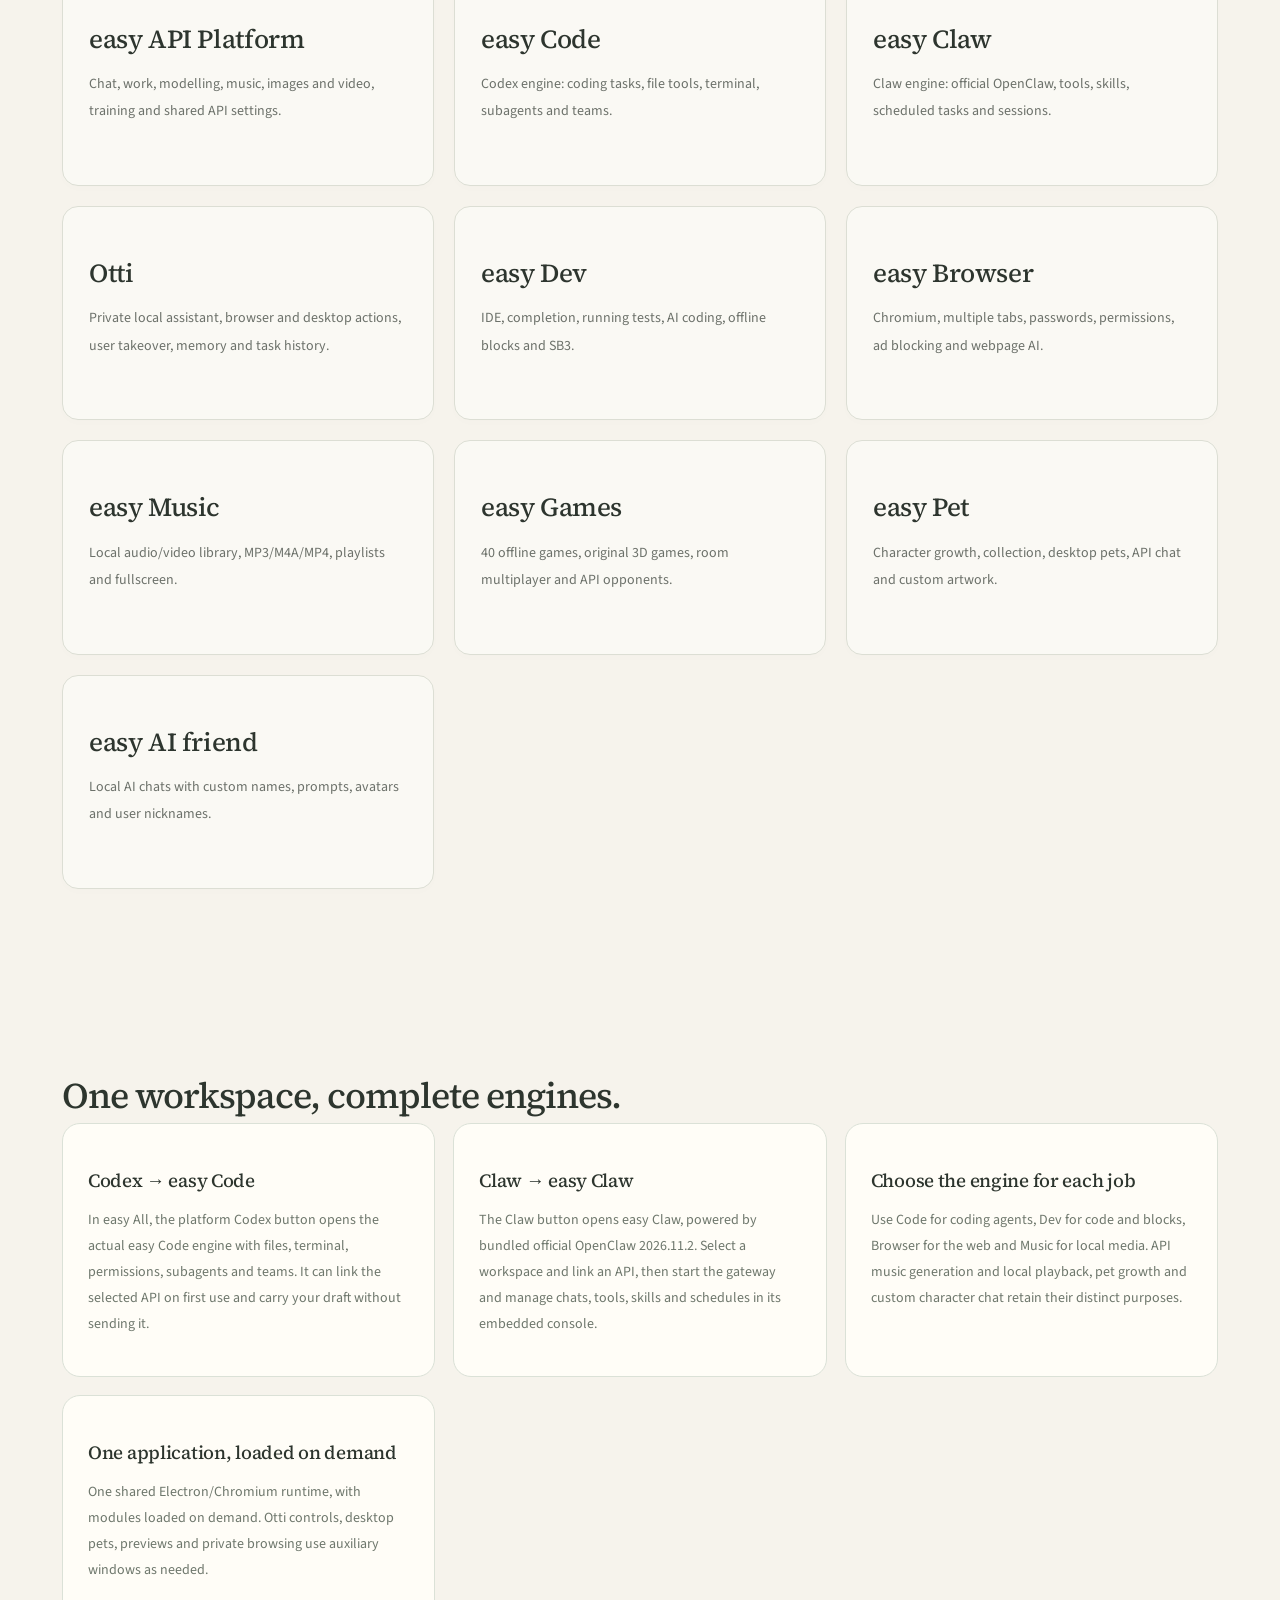
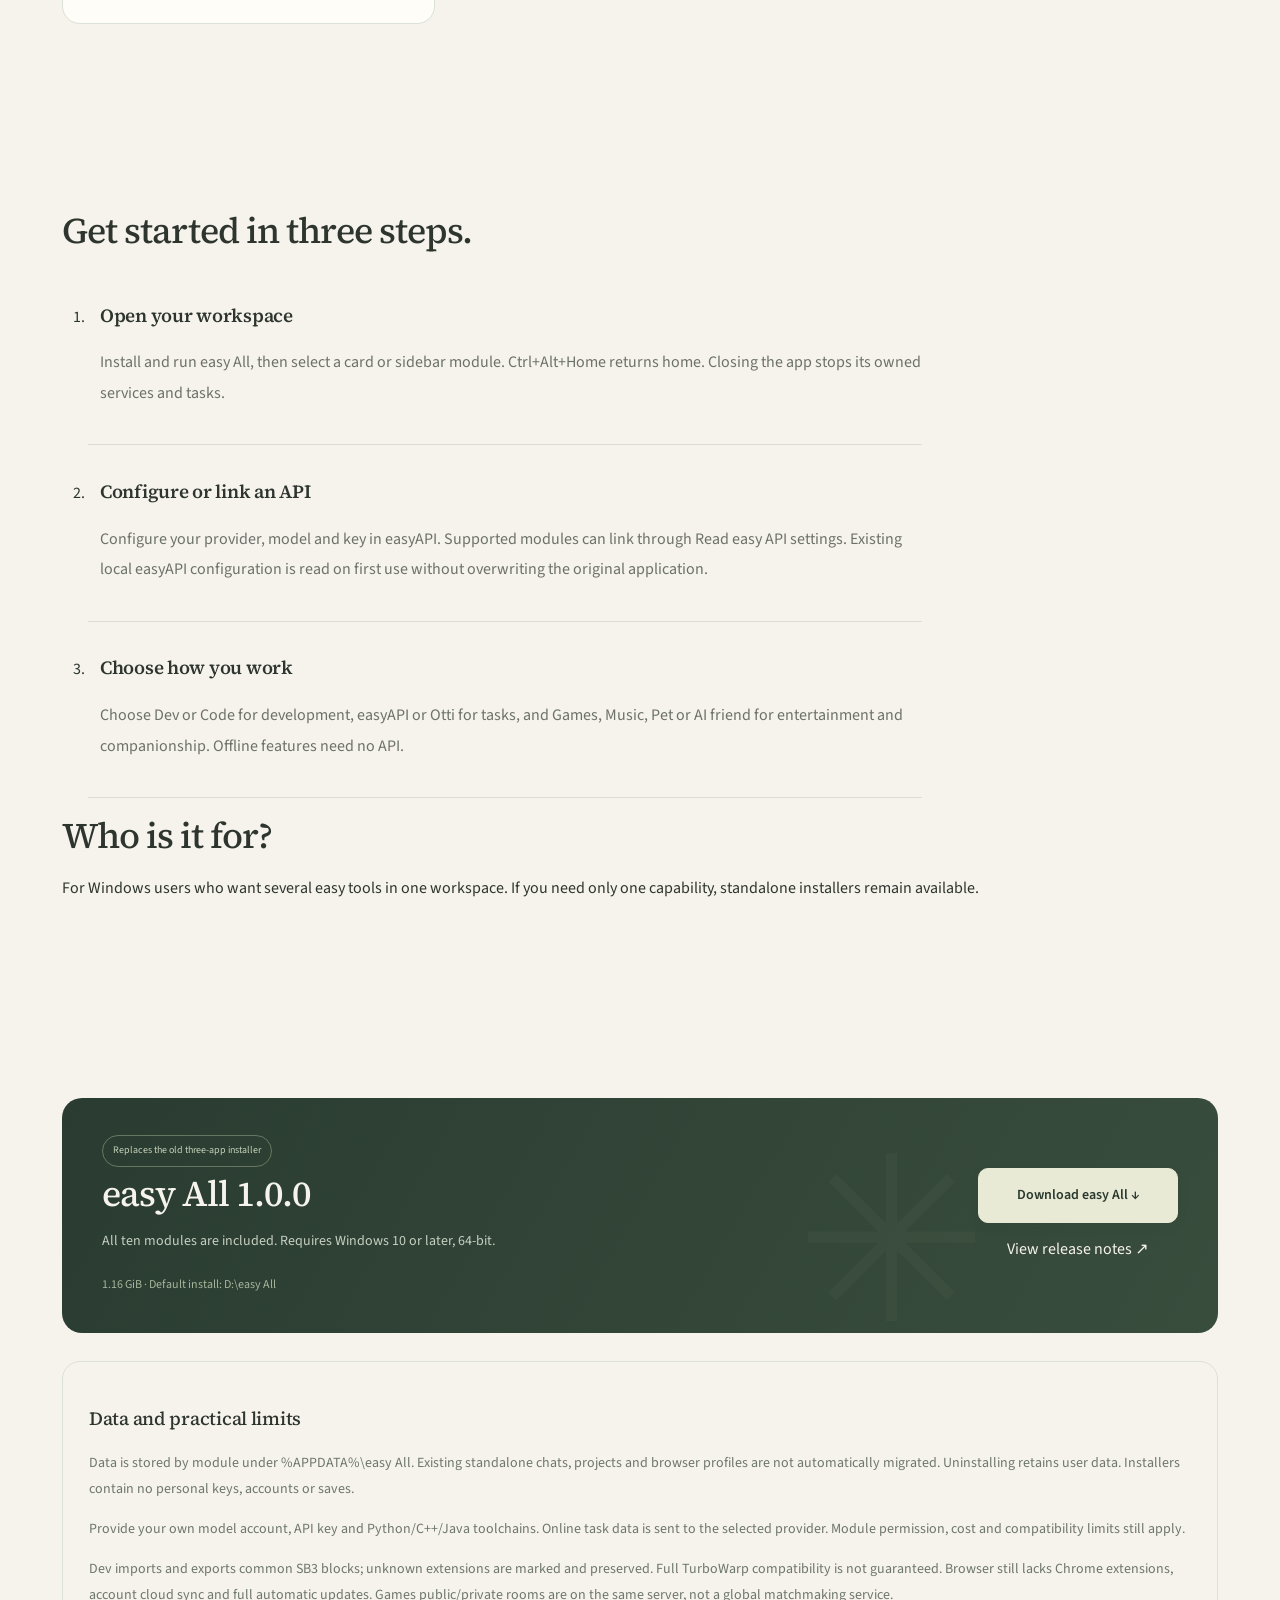
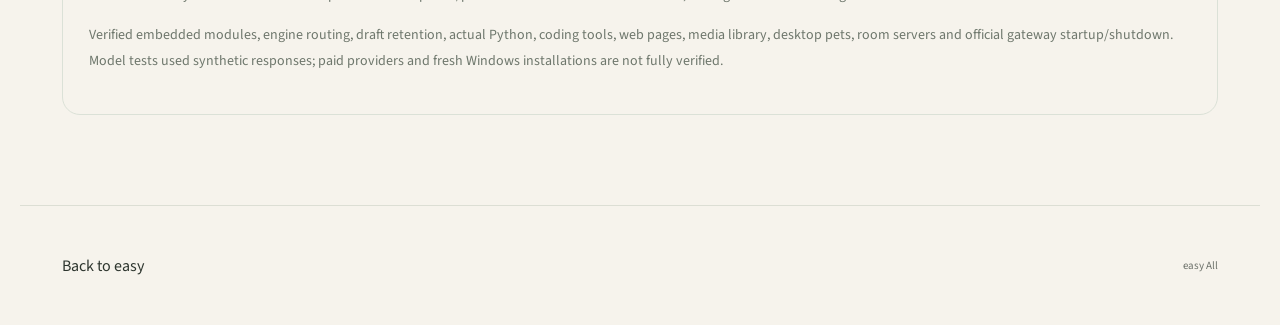
==== commit e958dd24: "Add self-hosted editorial serif and sans typography across website" ====
--- a/all.html
+++ b/all.html
@@ -1 +1 @@
-<!doctype html><html lang="zh-CN"><head><meta charset="utf-8"><meta name="viewport" content="width=device-width,initial-scale=1"><title>easy All · 全部十款的统一应用</title><meta name="description" content="十款 easy 软件，一个 Windows 工作台。完整内置，统一窗口，Codex 与 Claw 使用真实引擎。"><link rel="icon" href="assets/easy-all.png"><link rel="stylesheet" href="styles.css"><link rel="stylesheet" href="refinements.css"><script defer src="i18n/data.js"></script><script defer src="i18n/recent.js"></script><script defer src="i18n/dev.js"></script><script defer src="i18n/all.js"></script><script defer src="i18n/ui.js"></script><script defer src="config.js"></script><script defer src="site.js"></script><script defer src="motion.js"></script></head><body><header class="header"><a class="brand" href="index.html"><img src="assets/easy-all.png" alt=""><span>easy All</span></a><nav><a href="index.html">返回官网</a><a href="#included">十款应用</a><a href="#start">开始使用</a><a href="#download">下载</a></nav><select data-easy-language><option value="zh-CN">简体中文</option><option value="en">English</option></select></header><main><section class="wrap section browser-page-hero"><div class="eyebrow">TEN APPS. ONE WORKSPACE.</div><span class="pill">全部十款 · 一个统一应用</span><h1>所有 easy，<br>现在在一起。</h1><p>easy All 把十款软件的能力放进同一个桌面应用。左侧选择模块，直接在同一窗口工作，切换时保留当前内容。</p><p>Windows 10 及以上 x64 · 1.0.0 · 2026.11.11</p><a class="button" data-asset="easy-All-1.0.0-Setup.exe" data-release="v2026.11.11-all" href="#download-help">下载 easy All ↓</a><p>默认安装 D:\easy All，可在向导更改位置。无需另装十款独立应用。</p><img class="browser-screenshot" src="assets/easy-all-preview.png" alt="easy All 真实应用界面"></section><section id="included" class="wrap section"><h2>十款都在，一款不少。</h2><div class="app-grid"><article class="app-card"><h3>easy API平台</h3><p>聊天、工作、建模、音乐、图片与视频、训练；统一管理 API。</p></article><article class="app-card"><h3>easy Code</h3><p>Codex 模式引擎：编程任务、文件工具、终端、子智能体与团队。</p></article><article class="app-card"><h3>easy Claw</h3><p>Claw 模式引擎：官方 OpenClaw、工具、技能、定时任务和会话。</p></article><article class="app-card"><h3>Otti</h3><p>本机私人助理，浏览器与桌面操作、用户接管、记忆和任务记录。</p></article><article class="app-card"><h3>easy Dev</h3><p>IDE、代码补全、运行测试、AI 编程、离线积木与 SB3。</p></article><article class="app-card"><h3>easy Browser</h3><p>Chromium、多标签、密码与网站权限、广告过滤和网页 AI。</p></article><article class="app-card"><h3>easy Music</h3><p>本地音视频库、MP3/M4A/MP4、播放列表与全屏。</p></article><article class="app-card"><h3>easy Games</h3><p>40 款离线游戏、原创 3D、房间联机与 API 对战。</p></article><article class="app-card"><h3>easy Pet</h3><p>角色养成、图鉴、桌面宠物、API 聊天与自定义形象。</p></article><article class="app-card"><h3>easy AI friend</h3><p>自定义名字、提示词、头像和称呼的本地 AI 对话。</p></article></div></section><section class="wrap section"><h2>统一入口，使用完整引擎。</h2><div class="browser-feature-grid"><article><h3>Codex → easy Code</h3><p>整合应用内，easyAPI 的 Codex 按钮进入真实 easy Code 引擎，保留文件、终端、权限模式、子智能体和团队能力。首次可关联当前 API，输入草稿会带过去，但不会自动发送。</p></article><article><h3>Claw → easy Claw</h3><p>整合应用内，Claw 按钮进入 easy Claw，使用内置官方 OpenClaw 2026.11.2。选择工作目录、关联 API 后启动网关，在内置控制台管理聊天、工具、技能和定时任务。</p></article><article><h3>重复入口，按用途合并</h3><p>编程智能体用 Code，代码和积木项目用 Dev，网页浏览用 Browser，音视频播放用 Music。API 音乐生成与本地音乐播放、宠物养成与自定义角色聊天仍保留各自用途。</p></article><article><h3>一个程序，按需打开</h3><p>共用一套 Electron / Chromium，模块按需加载。Otti 控制条、桌面宠物、预览与无痕窗口会按功能显示辅助窗口。</p></article></div></section><section id="start" class="wrap section"><h2>安装后，三步开始。</h2><ol class="family-steps"><li><h3>打开工作台</h3><p>安装并运行 easy All，从首页卡片或左侧栏选择模块。Ctrl+Alt+Home 返回首页；关闭整合应用会结束它拥有的服务与任务。</p></li><li><h3>配置或关联 API</h3><p>打开 easyAPI 设置填写自己的服务商、模型和 Key。其他支持关联的模块通过“读取 easy API 设置”选择。首次会读取本机原 easyAPI 的配置，不覆盖原软件。</p></li><li><h3>选择你的工作方式</h3><p>开发者进入 Dev 或 Code，日常任务使用 easyAPI 或 Otti，娱乐与陪伴进入 Games、Music、Pet 或 AI friend。离线功能不需要 API。</p></li></ol><h2>适合哪些用户？</h2><p>适合同时需要多个 easy 工具、希望在同一窗口切换工作与娱乐的 Windows 用户。只需要一项能力，也可以继续选择官网的独立安装版。</p></section><section id="download" class="wrap section"><div class="suite"><div><span class="pill">替代旧三款软件整合安装包</span><h2>easy All 1.0.0</h2><p>全部十款模块均随安装包提供，支持 Windows 10 及以上64位系统。</p><small data-all-size>1.16 GiB · 默认安装 D:\easy All</small></div><div class="suite-action"><a class="button" data-asset="easy-All-1.0.0-Setup.exe" data-release="v2026.11.11-all" href="#download-help">下载 easy All ↓</a><a id="release-link" data-release="v2026.11.11-all" href="#download-help">查看发布说明 ↗</a></div></div><div class="browser-limit"><h3>数据与实际边界</h3><p>整合应用资料保存在 %APPDATA%\easy All，按模块分开；原独立软件的聊天、项目、浏览器资料不会自动搬入。卸载保留用户数据。安装包不包含个人密钥、账号或存档。</p><p>模型服务账号、API Key 与 Python/C++/Java 工具链由用户自行提供。在线任务内容按实际使用发送给服务商；各模块的权限、费用与兼容边界继续适用。</p><p>Dev 支持常用 SB3 积木导入编辑导出；未知扩展会标明并保留，不能保证所有 TurboWarp 项目可运行。Browser 仍不包含 Chrome 扩展、账号云同步与完整自动更新。Games 公私房间属于同一服务器，不等于公网匹配大厅。</p><p>已验证十模块嵌入、引擎切换与草稿保留、真实 Python、编程工具、网页、媒体库、桌面宠物、房间服务器与官方网关启停；模型工具流程使用测试响应，未逐家验证付费模型和全新 Windows 设备。</p></div><p id="download-help" hidden>GitHub Releases</p></section></main><footer class="wrap"><a href="index.html">返回 easy 官网</a><span>easy All</span></footer></body></html>+<!doctype html><html lang="zh-CN"><head><meta charset="utf-8"><meta name="viewport" content="width=device-width,initial-scale=1"><title>easy All · 全部十款的统一应用</title><meta name="description" content="十款 easy 软件，一个 Windows 工作台。完整内置，统一窗口，Codex 与 Claw 使用真实引擎。"><link rel="icon" href="assets/easy-all.png"><link rel="stylesheet" href="styles.css"><link rel="stylesheet" href="refinements.css"><link rel="stylesheet" href="typography.css"><script defer src="i18n/data.js"></script><script defer src="i18n/recent.js"></script><script defer src="i18n/dev.js"></script><script defer src="i18n/all.js"></script><script defer src="i18n/ui.js"></script><script defer src="config.js"></script><script defer src="site.js"></script><script defer src="motion.js"></script></head><body><header class="header"><a class="brand" href="index.html"><img src="assets/easy-all.png" alt=""><span>easy All</span></a><nav><a href="index.html">返回官网</a><a href="#included">十款应用</a><a href="#start">开始使用</a><a href="#download">下载</a></nav><select data-easy-language><option value="zh-CN">简体中文</option><option value="en">English</option></select></header><main><section class="wrap section browser-page-hero"><div class="eyebrow">TEN APPS. ONE WORKSPACE.</div><span class="pill">全部十款 · 一个统一应用</span><h1>所有 easy，<br>现在在一起。</h1><p>easy All 把十款软件的能力放进同一个桌面应用。左侧选择模块，直接在同一窗口工作，切换时保留当前内容。</p><p>Windows 10 及以上 x64 · 1.0.0 · 2026.11.11</p><a class="button" data-asset="easy-All-1.0.0-Setup.exe" data-release="v2026.11.11-all" href="#download-help">下载 easy All ↓</a><p>默认安装 D:\easy All，可在向导更改位置。无需另装十款独立应用。</p><img class="browser-screenshot" src="assets/easy-all-preview.png" alt="easy All 真实应用界面"></section><section id="included" class="wrap section"><h2>十款都在，一款不少。</h2><div class="app-grid"><article class="app-card"><h3>easy API平台</h3><p>聊天、工作、建模、音乐、图片与视频、训练；统一管理 API。</p></article><article class="app-card"><h3>easy Code</h3><p>Codex 模式引擎：编程任务、文件工具、终端、子智能体与团队。</p></article><article class="app-card"><h3>easy Claw</h3><p>Claw 模式引擎：官方 OpenClaw、工具、技能、定时任务和会话。</p></article><article class="app-card"><h3>Otti</h3><p>本机私人助理，浏览器与桌面操作、用户接管、记忆和任务记录。</p></article><article class="app-card"><h3>easy Dev</h3><p>IDE、代码补全、运行测试、AI 编程、离线积木与 SB3。</p></article><article class="app-card"><h3>easy Browser</h3><p>Chromium、多标签、密码与网站权限、广告过滤和网页 AI。</p></article><article class="app-card"><h3>easy Music</h3><p>本地音视频库、MP3/M4A/MP4、播放列表与全屏。</p></article><article class="app-card"><h3>easy Games</h3><p>40 款离线游戏、原创 3D、房间联机与 API 对战。</p></article><article class="app-card"><h3>easy Pet</h3><p>角色养成、图鉴、桌面宠物、API 聊天与自定义形象。</p></article><article class="app-card"><h3>easy AI friend</h3><p>自定义名字、提示词、头像和称呼的本地 AI 对话。</p></article></div></section><section class="wrap section"><h2>统一入口，使用完整引擎。</h2><div class="browser-feature-grid"><article><h3>Codex → easy Code</h3><p>整合应用内，easyAPI 的 Codex 按钮进入真实 easy Code 引擎，保留文件、终端、权限模式、子智能体和团队能力。首次可关联当前 API，输入草稿会带过去，但不会自动发送。</p></article><article><h3>Claw → easy Claw</h3><p>整合应用内，Claw 按钮进入 easy Claw，使用内置官方 OpenClaw 2026.11.2。选择工作目录、关联 API 后启动网关，在内置控制台管理聊天、工具、技能和定时任务。</p></article><article><h3>重复入口，按用途合并</h3><p>编程智能体用 Code，代码和积木项目用 Dev，网页浏览用 Browser，音视频播放用 Music。API 音乐生成与本地音乐播放、宠物养成与自定义角色聊天仍保留各自用途。</p></article><article><h3>一个程序，按需打开</h3><p>共用一套 Electron / Chromium，模块按需加载。Otti 控制条、桌面宠物、预览与无痕窗口会按功能显示辅助窗口。</p></article></div></section><section id="start" class="wrap section"><h2>安装后，三步开始。</h2><ol class="family-steps"><li><h3>打开工作台</h3><p>安装并运行 easy All，从首页卡片或左侧栏选择模块。Ctrl+Alt+Home 返回首页；关闭整合应用会结束它拥有的服务与任务。</p></li><li><h3>配置或关联 API</h3><p>打开 easyAPI 设置填写自己的服务商、模型和 Key。其他支持关联的模块通过“读取 easy API 设置”选择。首次会读取本机原 easyAPI 的配置，不覆盖原软件。</p></li><li><h3>选择你的工作方式</h3><p>开发者进入 Dev 或 Code，日常任务使用 easyAPI 或 Otti，娱乐与陪伴进入 Games、Music、Pet 或 AI friend。离线功能不需要 API。</p></li></ol><h2>适合哪些用户？</h2><p>适合同时需要多个 easy 工具、希望在同一窗口切换工作与娱乐的 Windows 用户。只需要一项能力，也可以继续选择官网的独立安装版。</p></section><section id="download" class="wrap section"><div class="suite"><div><span class="pill">替代旧三款软件整合安装包</span><h2>easy All 1.0.0</h2><p>全部十款模块均随安装包提供，支持 Windows 10 及以上64位系统。</p><small data-all-size>1.16 GiB · 默认安装 D:\easy All</small></div><div class="suite-action"><a class="button" data-asset="easy-All-1.0.0-Setup.exe" data-release="v2026.11.11-all" href="#download-help">下载 easy All ↓</a><a id="release-link" data-release="v2026.11.11-all" href="#download-help">查看发布说明 ↗</a></div></div><div class="browser-limit"><h3>数据与实际边界</h3><p>整合应用资料保存在 %APPDATA%\easy All，按模块分开；原独立软件的聊天、项目、浏览器资料不会自动搬入。卸载保留用户数据。安装包不包含个人密钥、账号或存档。</p><p>模型服务账号、API Key 与 Python/C++/Java 工具链由用户自行提供。在线任务内容按实际使用发送给服务商；各模块的权限、费用与兼容边界继续适用。</p><p>Dev 支持常用 SB3 积木导入编辑导出；未知扩展会标明并保留，不能保证所有 TurboWarp 项目可运行。Browser 仍不包含 Chrome 扩展、账号云同步与完整自动更新。Games 公私房间属于同一服务器，不等于公网匹配大厅。</p><p>已验证十模块嵌入、引擎切换与草稿保留、真实 Python、编程工具、网页、媒体库、桌面宠物、房间服务器与官方网关启停；模型工具流程使用测试响应，未逐家验证付费模型和全新 Windows 设备。</p></div><p id="download-help" hidden>GitHub Releases</p></section></main><footer class="wrap"><a href="index.html">返回 easy 官网</a><span>easy All</span></footer></body></html>
--- a/typography.css
+++ b/typography.css
@@ -0,0 +1,23 @@
+/* Editorial typography inspired by the serif/sans pairing on Claude's site.
+   Open fonts by Adobe; see assets/fonts/*-LICENSE.md. */
+@font-face{font-family:"Easy Editorial";src:url("assets/fonts/source-serif-4.woff2") format("woff2");font-style:normal;font-weight:400 700;font-display:swap}
+@font-face{font-family:"Easy Sans";src:url("assets/fonts/source-sans-3.woff2") format("woff2");font-style:normal;font-weight:400 700;font-display:swap}
+:root{
+ --font-body:"Easy Sans","PingFang SC","Microsoft YaHei UI","Microsoft YaHei",system-ui,sans-serif;
+ --font-heading:"Easy Editorial","Source Han Serif SC","Noto Serif CJK SC","Songti SC","STSong","SimSun",serif;
+ --font-interface:"Easy Sans","PingFang SC","Microsoft YaHei UI","Microsoft YaHei",system-ui,sans-serif;
+ --font-code:"Cascadia Code","SFMono-Regular",Consolas,"Liberation Mono",monospace;
+}
+body{font-family:var(--font-body);font-kerning:normal;line-height:1.75}
+h1,h2,.serif{font-family:var(--font-heading);font-weight:500;letter-spacing:-.025em;line-height:1.22;text-wrap:balance}
+html[lang^="zh"] h1,html[lang^="zh"] h2,html[lang^="zh"] .serif{letter-spacing:.015em;line-height:1.4;font-weight:500}
+h3,h4,.app-card h3,.guide-step h4,.guide-heading h3{font-family:var(--font-heading);font-weight:500;letter-spacing:-.015em;line-height:1.4}
+html[lang^="zh"] h3,html[lang^="zh"] h4{letter-spacing:.01em;line-height:1.55}
+.brand,.button,button,input,select,textarea,.header nav,.eyebrow,.pill,.card-top,.mode-id,.mode-tags,.guide-tab,.guide-step-nav,.download-list h3,.demo-window,.code-float,.floating-label{font-family:var(--font-interface)}
+.brand{font-weight:650;letter-spacing:-.025em}.eyebrow{font-weight:600;letter-spacing:.15em}
+p,li,dd{font-family:var(--font-body)}
+.lead,.hero-copy>p{font-weight:400;line-height:1.85}
+pre,code,kbd,samp{font-family:var(--font-code);font-variant-ligatures:none}
+.demo-window h1,.demo-window h2,.demo-window h3,.demo-window h4{font-family:var(--font-interface)}
+@media(max-width:760px){h1,h2{letter-spacing:-.018em}html[lang^="zh"] h1,html[lang^="zh"] h2{letter-spacing:.01em;line-height:1.4}}
+h1 .serif{display:inline-block;white-space:nowrap}html[lang="en"] h1 .serif{margin-inline-start:.12em}@media(max-width:760px){.hero h1{font-size:clamp(42px,12vw,56px)}}
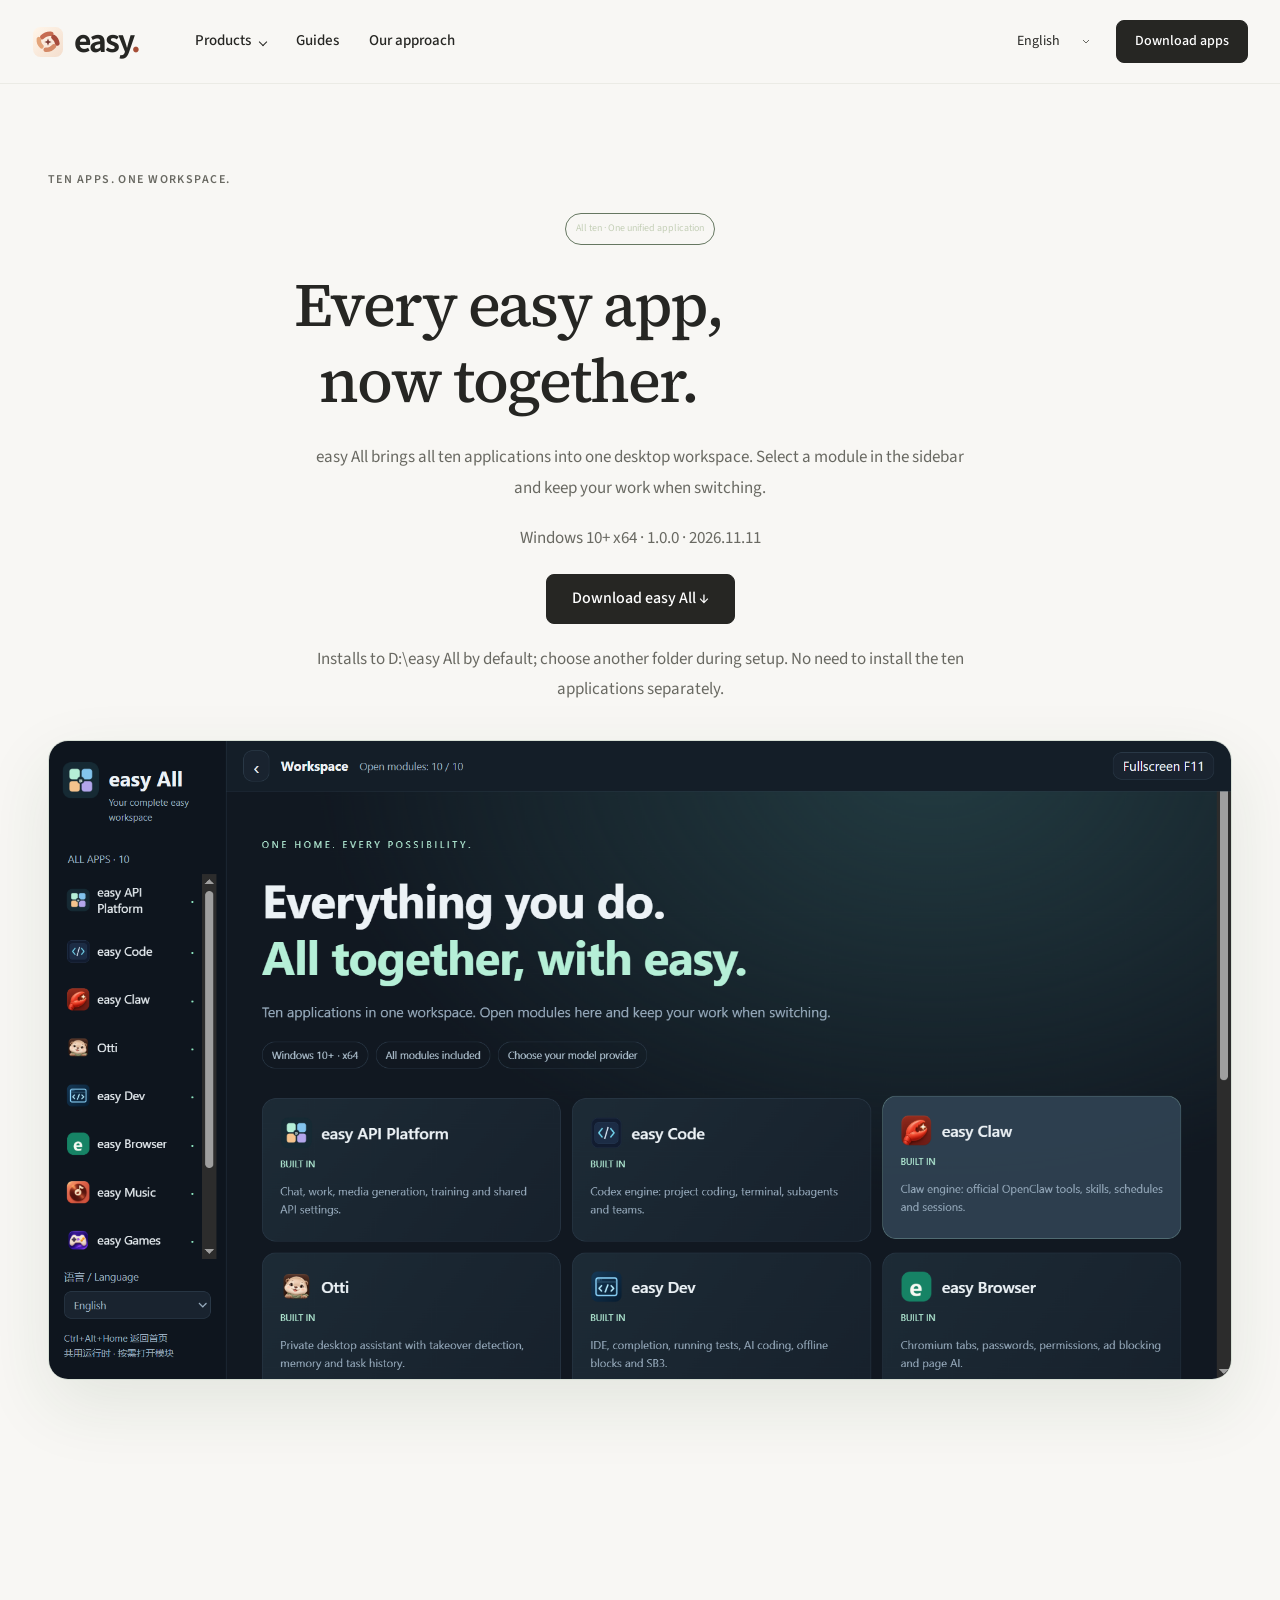
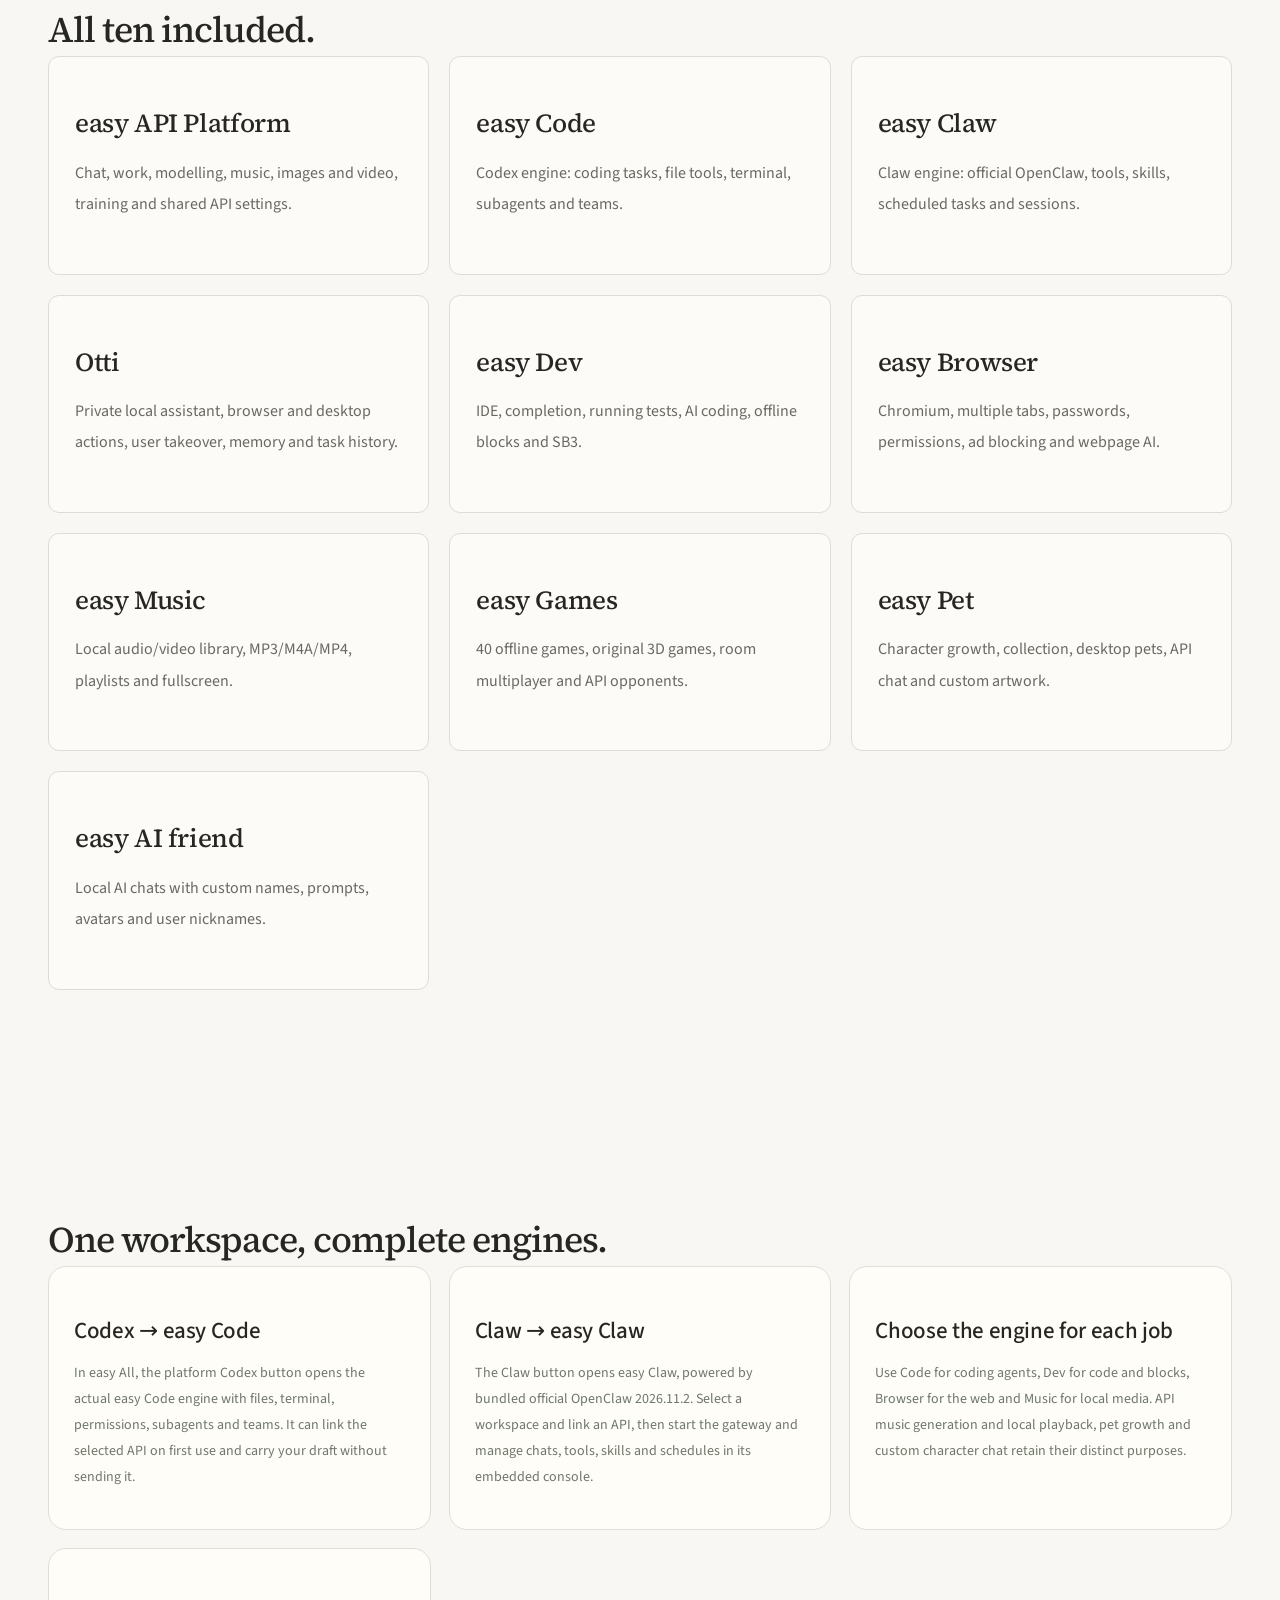
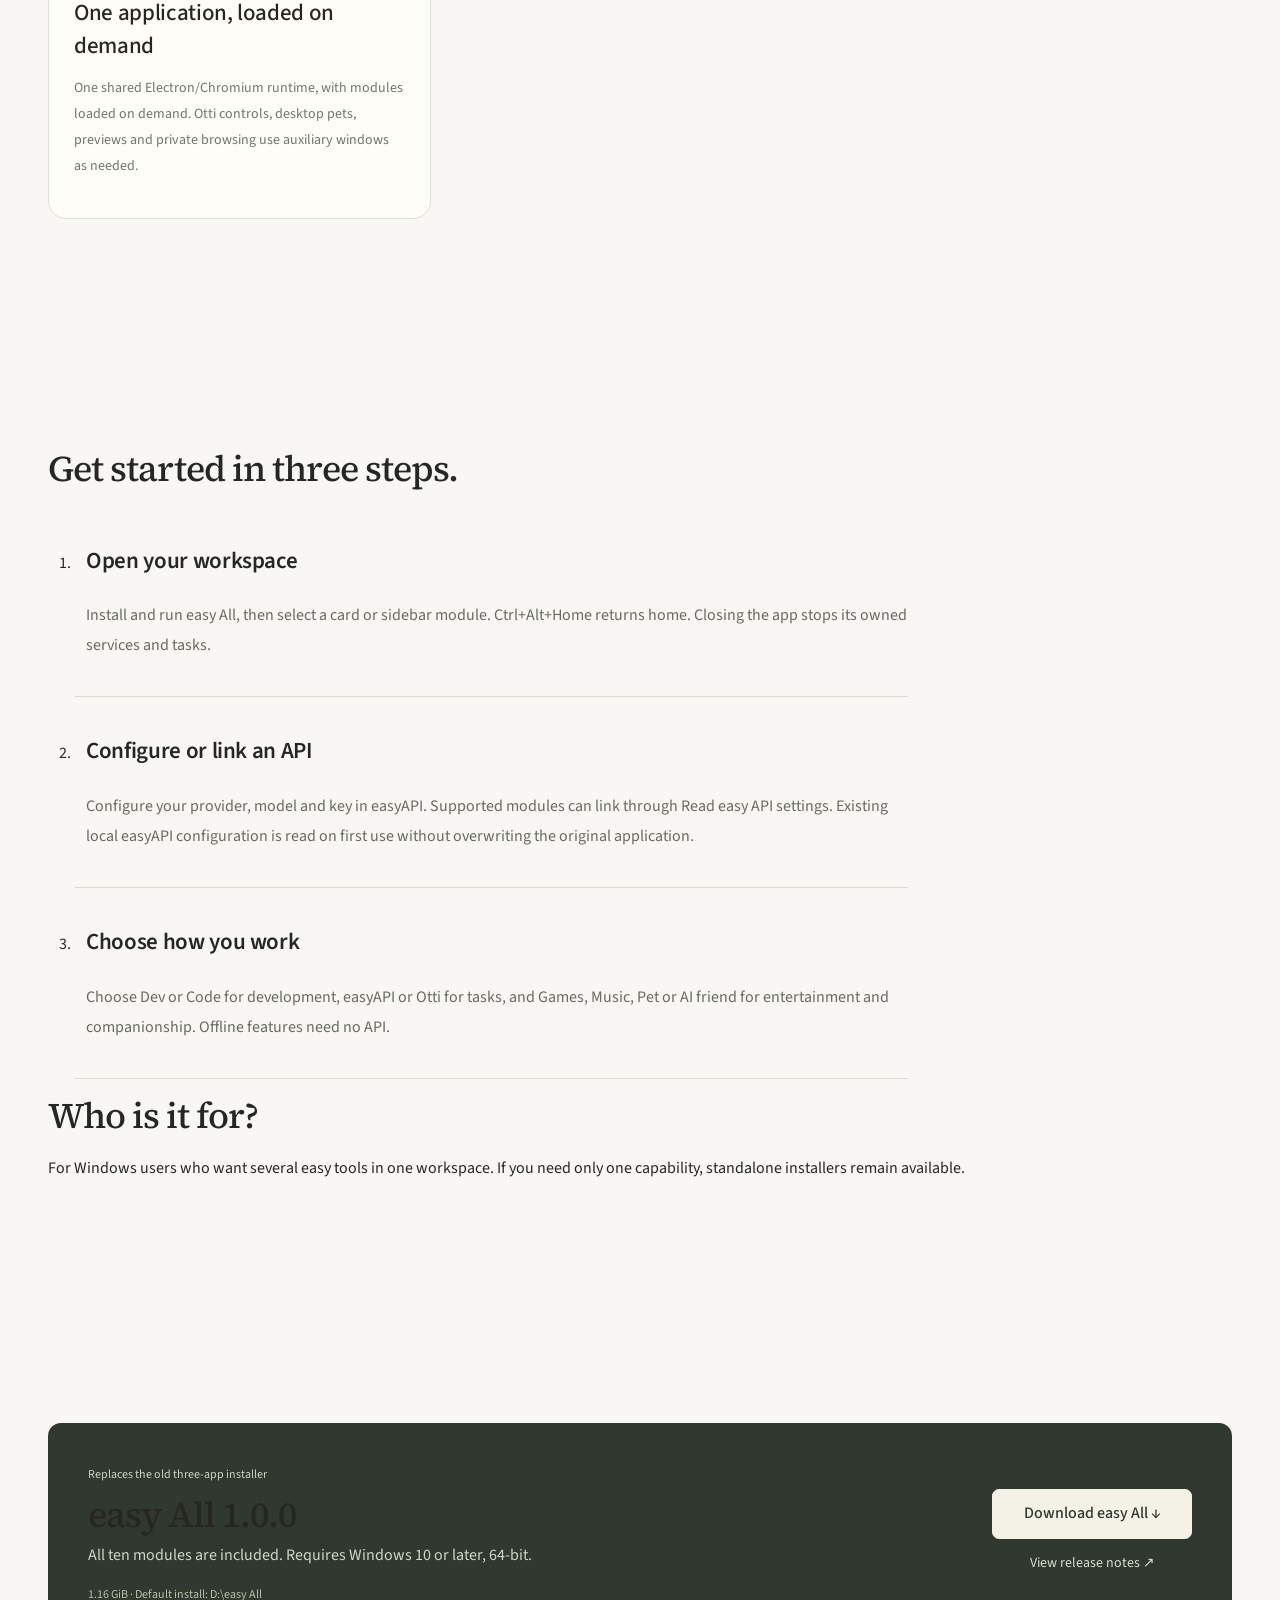
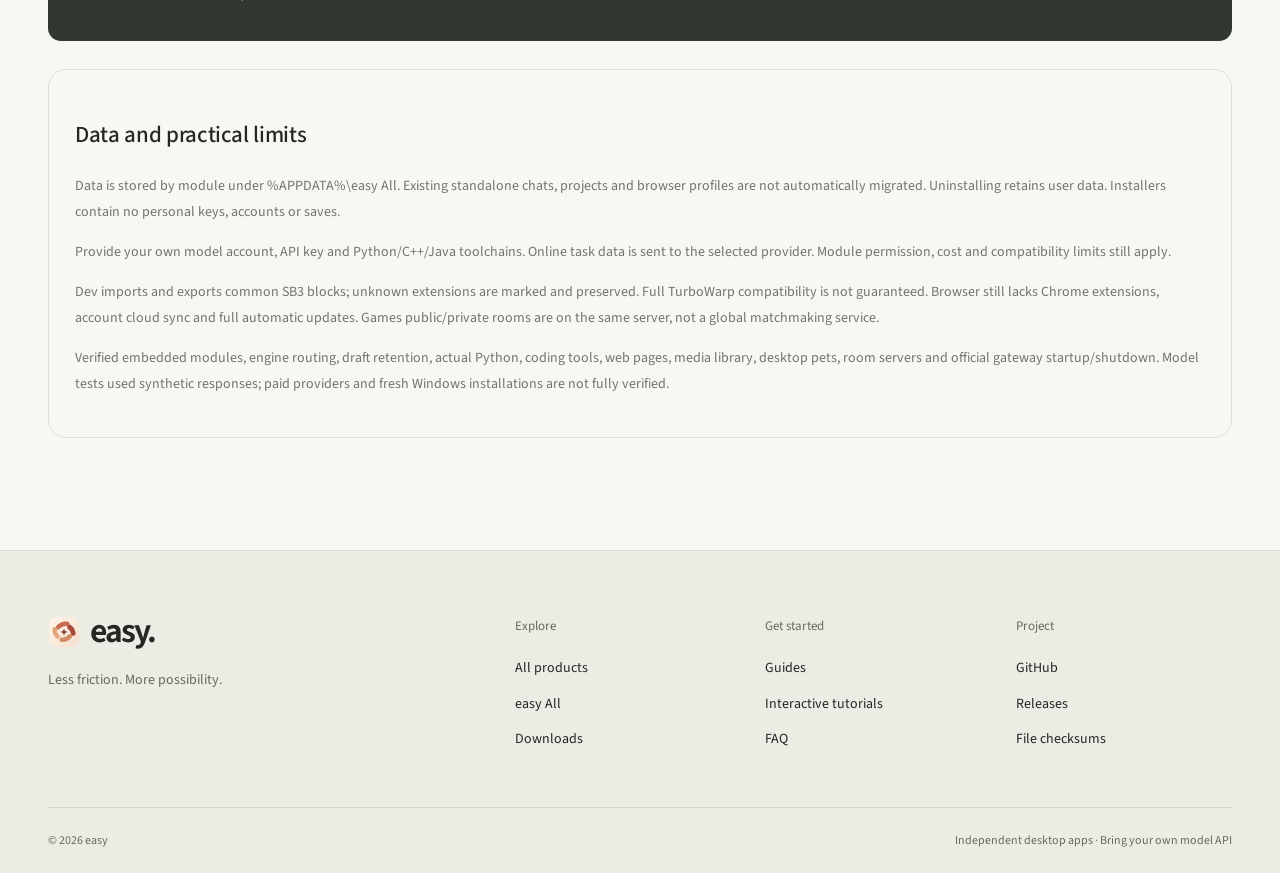
==== commit d1af4aac: "Redesign easy website with editorial product pages, catalogue and downloads" ====
--- a/all.html
+++ b/all.html
@@ -1 +1,3 @@
-<!doctype html><html lang="zh-CN"><head><meta charset="utf-8"><meta name="viewport" content="width=device-width,initial-scale=1"><title>easy All · 全部十款的统一应用</title><meta name="description" content="十款 easy 软件，一个 Windows 工作台。完整内置，统一窗口，Codex 与 Claw 使用真实引擎。"><link rel="icon" href="assets/easy-all.png"><link rel="stylesheet" href="styles.css"><link rel="stylesheet" href="refinements.css"><link rel="stylesheet" href="typography.css"><script defer src="i18n/data.js"></script><script defer src="i18n/recent.js"></script><script defer src="i18n/dev.js"></script><script defer src="i18n/all.js"></script><script defer src="i18n/ui.js"></script><script defer src="config.js"></script><script defer src="site.js"></script><script defer src="motion.js"></script></head><body><header class="header"><a class="brand" href="index.html"><img src="assets/easy-all.png" alt=""><span>easy All</span></a><nav><a href="index.html">返回官网</a><a href="#included">十款应用</a><a href="#start">开始使用</a><a href="#download">下载</a></nav><select data-easy-language><option value="zh-CN">简体中文</option><option value="en">English</option></select></header><main><section class="wrap section browser-page-hero"><div class="eyebrow">TEN APPS. ONE WORKSPACE.</div><span class="pill">全部十款 · 一个统一应用</span><h1>所有 easy，<br>现在在一起。</h1><p>easy All 把十款软件的能力放进同一个桌面应用。左侧选择模块，直接在同一窗口工作，切换时保留当前内容。</p><p>Windows 10 及以上 x64 · 1.0.0 · 2026.11.11</p><a class="button" data-asset="easy-All-1.0.0-Setup.exe" data-release="v2026.11.11-all" href="#download-help">下载 easy All ↓</a><p>默认安装 D:\easy All，可在向导更改位置。无需另装十款独立应用。</p><img class="browser-screenshot" src="assets/easy-all-preview.png" alt="easy All 真实应用界面"></section><section id="included" class="wrap section"><h2>十款都在，一款不少。</h2><div class="app-grid"><article class="app-card"><h3>easy API平台</h3><p>聊天、工作、建模、音乐、图片与视频、训练；统一管理 API。</p></article><article class="app-card"><h3>easy Code</h3><p>Codex 模式引擎：编程任务、文件工具、终端、子智能体与团队。</p></article><article class="app-card"><h3>easy Claw</h3><p>Claw 模式引擎：官方 OpenClaw、工具、技能、定时任务和会话。</p></article><article class="app-card"><h3>Otti</h3><p>本机私人助理，浏览器与桌面操作、用户接管、记忆和任务记录。</p></article><article class="app-card"><h3>easy Dev</h3><p>IDE、代码补全、运行测试、AI 编程、离线积木与 SB3。</p></article><article class="app-card"><h3>easy Browser</h3><p>Chromium、多标签、密码与网站权限、广告过滤和网页 AI。</p></article><article class="app-card"><h3>easy Music</h3><p>本地音视频库、MP3/M4A/MP4、播放列表与全屏。</p></article><article class="app-card"><h3>easy Games</h3><p>40 款离线游戏、原创 3D、房间联机与 API 对战。</p></article><article class="app-card"><h3>easy Pet</h3><p>角色养成、图鉴、桌面宠物、API 聊天与自定义形象。</p></article><article class="app-card"><h3>easy AI friend</h3><p>自定义名字、提示词、头像和称呼的本地 AI 对话。</p></article></div></section><section class="wrap section"><h2>统一入口，使用完整引擎。</h2><div class="browser-feature-grid"><article><h3>Codex → easy Code</h3><p>整合应用内，easyAPI 的 Codex 按钮进入真实 easy Code 引擎，保留文件、终端、权限模式、子智能体和团队能力。首次可关联当前 API，输入草稿会带过去，但不会自动发送。</p></article><article><h3>Claw → easy Claw</h3><p>整合应用内，Claw 按钮进入 easy Claw，使用内置官方 OpenClaw 2026.11.2。选择工作目录、关联 API 后启动网关，在内置控制台管理聊天、工具、技能和定时任务。</p></article><article><h3>重复入口，按用途合并</h3><p>编程智能体用 Code，代码和积木项目用 Dev，网页浏览用 Browser，音视频播放用 Music。API 音乐生成与本地音乐播放、宠物养成与自定义角色聊天仍保留各自用途。</p></article><article><h3>一个程序，按需打开</h3><p>共用一套 Electron / Chromium，模块按需加载。Otti 控制条、桌面宠物、预览与无痕窗口会按功能显示辅助窗口。</p></article></div></section><section id="start" class="wrap section"><h2>安装后，三步开始。</h2><ol class="family-steps"><li><h3>打开工作台</h3><p>安装并运行 easy All，从首页卡片或左侧栏选择模块。Ctrl+Alt+Home 返回首页；关闭整合应用会结束它拥有的服务与任务。</p></li><li><h3>配置或关联 API</h3><p>打开 easyAPI 设置填写自己的服务商、模型和 Key。其他支持关联的模块通过“读取 easy API 设置”选择。首次会读取本机原 easyAPI 的配置，不覆盖原软件。</p></li><li><h3>选择你的工作方式</h3><p>开发者进入 Dev 或 Code，日常任务使用 easyAPI 或 Otti，娱乐与陪伴进入 Games、Music、Pet 或 AI friend。离线功能不需要 API。</p></li></ol><h2>适合哪些用户？</h2><p>适合同时需要多个 easy 工具、希望在同一窗口切换工作与娱乐的 Windows 用户。只需要一项能力，也可以继续选择官网的独立安装版。</p></section><section id="download" class="wrap section"><div class="suite"><div><span class="pill">替代旧三款软件整合安装包</span><h2>easy All 1.0.0</h2><p>全部十款模块均随安装包提供，支持 Windows 10 及以上64位系统。</p><small data-all-size>1.16 GiB · 默认安装 D:\easy All</small></div><div class="suite-action"><a class="button" data-asset="easy-All-1.0.0-Setup.exe" data-release="v2026.11.11-all" href="#download-help">下载 easy All ↓</a><a id="release-link" data-release="v2026.11.11-all" href="#download-help">查看发布说明 ↗</a></div></div><div class="browser-limit"><h3>数据与实际边界</h3><p>整合应用资料保存在 %APPDATA%\easy All，按模块分开；原独立软件的聊天、项目、浏览器资料不会自动搬入。卸载保留用户数据。安装包不包含个人密钥、账号或存档。</p><p>模型服务账号、API Key 与 Python/C++/Java 工具链由用户自行提供。在线任务内容按实际使用发送给服务商；各模块的权限、费用与兼容边界继续适用。</p><p>Dev 支持常用 SB3 积木导入编辑导出；未知扩展会标明并保留，不能保证所有 TurboWarp 项目可运行。Browser 仍不包含 Chrome 扩展、账号云同步与完整自动更新。Games 公私房间属于同一服务器，不等于公网匹配大厅。</p><p>已验证十模块嵌入、引擎切换与草稿保留、真实 Python、编程工具、网页、媒体库、桌面宠物、房间服务器与官方网关启停；模型工具流程使用测试响应，未逐家验证付费模型和全新 Windows 设备。</p></div><p id="download-help" hidden>GitHub Releases</p></section></main><footer class="wrap"><a href="index.html">返回 easy 官网</a><span>easy All</span></footer></body></html>+<!doctype html><html lang="zh-CN"><head><meta charset="utf-8"><meta name="viewport" content="width=device-width,initial-scale=1"><title>easy All · 全部十款的统一应用</title><meta name="description" content="十款 easy 软件，一个 Windows 工作台。完整内置，统一窗口，Codex 与 Claw 使用真实引擎。"><link rel="icon" href="assets/easy-all.png"><link rel="stylesheet" href="styles.css"><link rel="stylesheet" href="refinements.css"><link rel="stylesheet" href="typography.css"><link rel="stylesheet" href="commercial.css"><script defer src="i18n/data.js"></script><script defer src="i18n/recent.js"></script><script defer src="i18n/dev.js"></script><script defer src="i18n/all.js"></script><script defer src="i18n/commercial.js"></script><script defer src="commercial.js"></script><script defer src="i18n/ui.js"></script><script defer src="config.js"></script><script defer src="site.js"></script><script defer src="motion.js"></script></head><body><header class="header commercial-header"><div class="nav-shell"><a class="brand" href="index.html" aria-label="easy 首页"><img src="assets/easy-api.svg" alt=""><span>easy<span class="brand-dot">.</span></span></a>
+<button class="nav-toggle" type="button" aria-expanded="false" aria-controls="site-nav" aria-label="打开导航"><span></span><span></span></button>
+<div class="site-nav" id="site-nav"><nav aria-label="主导航"><details class="product-menu"><summary>产品<span class="chevron" aria-hidden="true"></span></summary><div class="mega-menu"><div class="mega-label">找到你的下一件工具</div><div class="mega-grid"><a href="guide.html#modes"><img src="assets/easy-api.svg" alt=""><span>easy API平台<small>多模型 AI 工作台</small></span></a><a href="guide.html#guide-code"><img src="assets/easy-code.png" alt=""><span>easy Code<small>把想法写成代码</small></span></a><a href="guide.html#guide-otti"><img src="assets/otti.png" alt=""><span>Otti<small>你的私人桌面助理</small></span></a><a href="browser.html"><img src="assets/easy-browser.png" alt=""><span>easy Browser<small>为好奇心打开窗口</small></span></a><a href="dev.html"><img src="assets/easy-dev.png" alt=""><span>easy Dev<small>从代码，到积木创作</small></span></a><a href="claw.html"><img src="assets/easy-claw.png" alt=""><span>easy Claw<small>让智能体连接工具</small></span></a><a href="wps.html"><img src="assets/easy-wps.png" alt=""><span>easy WPS<small>轻量处理日常文档</small></span></a><a href="cut.html"><img src="assets/easy-cut.png" alt=""><span>easy Cut<small>让片段，成为作品</small></span></a><a href="games.html"><img src="assets/easy-games.png" alt=""><span>easy Games<small>给日常一点游戏时间</small></span></a><a href="pet.html"><img src="assets/easy-pet.png" alt=""><span>easy Pet<small>多一个桌面小伙伴</small></span></a><a href="music.html"><img src="assets/easy-music.png" alt=""><span>easy Music<small>听见自己的节奏</small></span></a><a href="friend.html"><img src="assets/easy-friend.png" alt=""><span>easy AI friend<small>让对话，有自己的名字</small></span></a></div><a class="mega-all" href="all.html">认识 easy All · 十款应用的统一入口</a></div></details><a href="guide.html">使用指南</a><a href="index.html#approach">我们的方式</a></nav><div class="nav-actions"><select data-easy-language aria-label="语言 / Language"><option value="zh-CN">简体中文</option><option value="en">English</option></select><a class="button small" href="index.html#downloads">下载应用</a></div></div></div></header><main><section class="wrap section browser-page-hero"><div class="eyebrow">TEN APPS. ONE WORKSPACE.</div><span class="pill">全部十款 · 一个统一应用</span><h1>所有 easy，<br>现在在一起。</h1><p>easy All 把十款软件的能力放进同一个桌面应用。左侧选择模块，直接在同一窗口工作，切换时保留当前内容。</p><p>Windows 10 及以上 x64 · 1.0.0 · 2026.11.11</p><a class="button" data-asset="easy-All-1.0.0-Setup.exe" data-release="v2026.11.11-all" href="#download-help">下载 easy All ↓</a><p>默认安装 D:\easy All，可在向导更改位置。无需另装十款独立应用。</p><img class="browser-screenshot" src="assets/easy-all-preview.png" alt="easy All 真实应用界面"></section><section id="included" class="wrap section"><h2>十款都在，一款不少。</h2><div class="app-grid"><article class="app-card"><h3>easy API平台</h3><p>聊天、工作、建模、音乐、图片与视频、训练；统一管理 API。</p></article><article class="app-card"><h3>easy Code</h3><p>Codex 模式引擎：编程任务、文件工具、终端、子智能体与团队。</p></article><article class="app-card"><h3>easy Claw</h3><p>Claw 模式引擎：官方 OpenClaw、工具、技能、定时任务和会话。</p></article><article class="app-card"><h3>Otti</h3><p>本机私人助理，浏览器与桌面操作、用户接管、记忆和任务记录。</p></article><article class="app-card"><h3>easy Dev</h3><p>IDE、代码补全、运行测试、AI 编程、离线积木与 SB3。</p></article><article class="app-card"><h3>easy Browser</h3><p>Chromium、多标签、密码与网站权限、广告过滤和网页 AI。</p></article><article class="app-card"><h3>easy Music</h3><p>本地音视频库、MP3/M4A/MP4、播放列表与全屏。</p></article><article class="app-card"><h3>easy Games</h3><p>40 款离线游戏、原创 3D、房间联机与 API 对战。</p></article><article class="app-card"><h3>easy Pet</h3><p>角色养成、图鉴、桌面宠物、API 聊天与自定义形象。</p></article><article class="app-card"><h3>easy AI friend</h3><p>自定义名字、提示词、头像和称呼的本地 AI 对话。</p></article></div></section><section class="wrap section"><h2>统一入口，使用完整引擎。</h2><div class="browser-feature-grid"><article><h3>Codex → easy Code</h3><p>整合应用内，easyAPI 的 Codex 按钮进入真实 easy Code 引擎，保留文件、终端、权限模式、子智能体和团队能力。首次可关联当前 API，输入草稿会带过去，但不会自动发送。</p></article><article><h3>Claw → easy Claw</h3><p>整合应用内，Claw 按钮进入 easy Claw，使用内置官方 OpenClaw 2026.11.2。选择工作目录、关联 API 后启动网关，在内置控制台管理聊天、工具、技能和定时任务。</p></article><article><h3>重复入口，按用途合并</h3><p>编程智能体用 Code，代码和积木项目用 Dev，网页浏览用 Browser，音视频播放用 Music。API 音乐生成与本地音乐播放、宠物养成与自定义角色聊天仍保留各自用途。</p></article><article><h3>一个程序，按需打开</h3><p>共用一套 Electron / Chromium，模块按需加载。Otti 控制条、桌面宠物、预览与无痕窗口会按功能显示辅助窗口。</p></article></div></section><section id="start" class="wrap section"><h2>安装后，三步开始。</h2><ol class="family-steps"><li><h3>打开工作台</h3><p>安装并运行 easy All，从首页卡片或左侧栏选择模块。Ctrl+Alt+Home 返回首页；关闭整合应用会结束它拥有的服务与任务。</p></li><li><h3>配置或关联 API</h3><p>打开 easyAPI 设置填写自己的服务商、模型和 Key。其他支持关联的模块通过“读取 easy API 设置”选择。首次会读取本机原 easyAPI 的配置，不覆盖原软件。</p></li><li><h3>选择你的工作方式</h3><p>开发者进入 Dev 或 Code，日常任务使用 easyAPI 或 Otti，娱乐与陪伴进入 Games、Music、Pet 或 AI friend。离线功能不需要 API。</p></li></ol><h2>适合哪些用户？</h2><p>适合同时需要多个 easy 工具、希望在同一窗口切换工作与娱乐的 Windows 用户。只需要一项能力，也可以继续选择官网的独立安装版。</p></section><section id="download" class="wrap section"><div class="suite"><div><span class="pill">替代旧三款软件整合安装包</span><h2>easy All 1.0.0</h2><p>全部十款模块均随安装包提供，支持 Windows 10 及以上64位系统。</p><small data-all-size>1.16 GiB · 默认安装 D:\easy All</small></div><div class="suite-action"><a class="button" data-asset="easy-All-1.0.0-Setup.exe" data-release="v2026.11.11-all" href="#download-help">下载 easy All ↓</a><a id="release-link" data-release="v2026.11.11-all" href="#download-help">查看发布说明 ↗</a></div></div><div class="browser-limit"><h3>数据与实际边界</h3><p>整合应用资料保存在 %APPDATA%\easy All，按模块分开；原独立软件的聊天、项目、浏览器资料不会自动搬入。卸载保留用户数据。安装包不包含个人密钥、账号或存档。</p><p>模型服务账号、API Key 与 Python/C++/Java 工具链由用户自行提供。在线任务内容按实际使用发送给服务商；各模块的权限、费用与兼容边界继续适用。</p><p>Dev 支持常用 SB3 积木导入编辑导出；未知扩展会标明并保留，不能保证所有 TurboWarp 项目可运行。Browser 仍不包含 Chrome 扩展、账号云同步与完整自动更新。Games 公私房间属于同一服务器，不等于公网匹配大厅。</p><p>已验证十模块嵌入、引擎切换与草稿保留、真实 Python、编程工具、网页、媒体库、桌面宠物、房间服务器与官方网关启停；模型工具流程使用测试响应，未逐家验证付费模型和全新 Windows 设备。</p></div><p id="download-help" hidden>GitHub Releases</p></section></main><footer class="commercial-footer"><div class="wrap footer-top"><div><a class="brand" href="index.html"><img src="assets/easy-api.svg" alt=""><span>easy.</span></a><p>让工具简单，让想法向前。</p></div><div><strong>探索</strong><a href="index.html#products">全部产品</a><a href="all.html">easy All</a><a href="index.html#downloads">下载中心</a></div><div><strong>开始使用</strong><a href="guide.html">使用指南</a><a href="guide.html#tutorials">交互式教程</a><a href="index.html#faq">常见问题</a></div><div><strong>项目</strong><a href="https://github.com/LanDeQi-d/easyAPI" target="_blank" rel="noopener noreferrer">GitHub</a><a href="https://github.com/LanDeQi-d/easyAPI/releases" target="_blank" rel="noopener noreferrer">版本记录</a><a href="SHA256SUMS.txt">文件校验</a></div></div><div class="wrap footer-bottom"><span>© 2026 easy</span><span>独立桌面应用 · 使用自己的模型 API</span></div></footer></body></html>
--- a/commercial.css
+++ b/commercial.css
@@ -0,0 +1,24 @@
+/* Shared visual system for the easy product family. */
+:root{--paper:#f8f7f4;--surface:#fff;--ink:#262623;--muted:#696962;--line:#ddddd5;--accent:#a64e36;--accent-light:#f2e4dc;--sage:#e5e9df;--radius:18px;--ease:cubic-bezier(.2,.7,.2,1)}
+*{box-sizing:border-box}html{scroll-padding-top:110px}body{background:var(--paper);color:var(--ink);font-size:16px;line-height:1.75;margin:0}a{color:inherit}img{max-width:100%}button,input,select{font:inherit}button,a,input,summary,select{-webkit-tap-highlight-color:transparent}button{cursor:pointer}button:focus-visible,a:focus-visible,input:focus-visible,select:focus-visible,summary:focus-visible{outline:3px solid #9e553c;outline-offset:5px}a{text-underline-offset:4px}[hidden]{display:none!important}.wrap{width:min(1200px,calc(100% - 96px));margin-inline:auto}.section{padding-block:112px}h1,h2,h3{color:var(--ink)}h1,h2{font-weight:500;line-height:1.17;letter-spacing:-.04em}h1{font-size:clamp(48px,5.5vw,80px)}h2{font-size:clamp(36px,4.1vw,58px)}html[lang="zh-CN"] h1,html[lang="zh-CN"] h2{line-height:1.34;letter-spacing:.01em}h3{font-family:var(--font-interface);font-size:23px;line-height:1.4}p{line-height:1.85}.eyebrow{font-family:var(--font-interface);font-size:12px;font-weight:600;letter-spacing:.12em;color:var(--muted);margin:0 0 22px}.sr-only{position:absolute;width:1px;height:1px;padding:0;margin:-1px;overflow:hidden;clip:rect(0,0,0,0);white-space:nowrap;border:0}.button{display:inline-flex;align-items:center;justify-content:center;gap:10px;min-height:50px;padding:12px 25px;border:1px solid var(--ink);border-radius:8px;background:var(--ink);color:#fff;font-size:16px;line-height:1.45;font-weight:500;text-decoration:none;box-shadow:none;transition:background .2s,transform .2s,border-color .2s;white-space:normal;text-align:center}.button:hover{background:#45453f;transform:translateY(-2px);box-shadow:none}.button.outline{background:transparent;color:var(--ink);border-color:#c7c7bd}.button.outline:hover{background:#eeeee6;border-color:#a4a498}.button.small{font-size:14px;min-height:42px;padding:10px 18px}.text-link{font-size:16px;font-weight:500;text-decoration:underline}.text-link:hover{color:var(--accent)}.hero-actions{display:flex;align-items:center;gap:12px;flex-wrap:wrap;margin-top:30px}.section-heading{display:flex;align-items:flex-end;justify-content:space-between;gap:32px;margin-bottom:48px}.section-heading .eyebrow{display:block}.section-heading h2{margin:0}.section-heading>p{font-size:16px;max-width:440px;margin:0 0 5px;color:var(--muted);justify-self:auto}.section-intro{font-size:16px;max-width:850px;margin:0 0 32px}.brand{display:inline-flex;align-items:center;gap:10px;text-decoration:none;font-family:var(--font-interface);font-size:34px;font-weight:650;line-height:1;letter-spacing:-.06em}.brand img{width:32px;height:32px;box-shadow:none;border-radius:8px}.brand-dot{color:var(--accent)}
+/* Navigation */
+.commercial-header{width:100%;height:84px;padding:0;display:block;position:sticky;top:0;background:#f8f7f4ed;backdrop-filter:blur(16px);border-bottom:1px solid #ddddd57a;box-shadow:none!important;z-index:60}.commercial-header.is-scrolled{background:#f8f7f4f7}.nav-shell{width:min(1344px,calc(100% - 64px));height:100%;margin:auto;display:flex;align-items:center;gap:56px}.site-nav{display:flex;align-items:center;flex:1;justify-content:space-between;gap:30px}.commercial-header nav{display:flex;align-items:center;gap:30px}.commercial-header nav>a,.product-menu summary{font-size:15px;font-weight:500;color:var(--ink);padding:12px 0;text-decoration:none;white-space:nowrap}.commercial-header nav>a:after{display:none}.commercial-header nav>a:hover,.product-menu summary:hover{color:var(--accent)}.product-menu summary{list-style:none;display:flex;align-items:center;gap:9px;cursor:pointer}.product-menu summary::-webkit-details-marker{display:none}.chevron{width:6px;height:6px;border-right:1.5px solid currentColor;border-bottom:1.5px solid currentColor;transform:rotate(45deg);transition:transform .2s}.product-menu[open] .chevron{transform:rotate(225deg)}.mega-menu{position:absolute;top:83px;left:50%;width:min(1050px,calc(100vw - 64px));transform:translateX(-50%);padding:28px;background:var(--paper);border:1px solid var(--line);border-radius:0 0 15px 15px;box-shadow:0 30px 60px #24241f16}.mega-label{font-size:12px;color:var(--muted);margin:0 10px 18px}.mega-grid{display:grid;grid-template-columns:repeat(3,minmax(0,1fr));gap:8px}.mega-grid>a{display:flex;align-items:center;gap:12px;padding:12px 10px;border-radius:8px;text-decoration:none;font-size:15px;line-height:1.4;transition:background .2s;white-space:normal}.mega-grid>a:hover{background:#ecece4}.mega-grid img{width:32px;height:32px;border-radius:8px;object-fit:contain;flex-shrink:0}.mega-grid small{display:block;color:var(--muted);font-size:12px;margin-top:4px;font-weight:400}.mega-all{display:block;padding:16px 10px 0;border-top:1px solid var(--line);font-size:14px;text-decoration:none;margin-top:16px}.nav-actions{display:flex;align-items:center;gap:20px}.nav-actions select{font-size:14px;padding:8px 23px 8px 5px;max-width:120px;min-height:40px;border:0;background:transparent;color:var(--ink);appearance:none;background-image:url("data:image/svg+xml,%3Csvg xmlns='http://www.w3.org/2000/svg' width='12' height='12' viewBox='0 0 12 12'%3E%3Cpath d='m3 5 3 3 3-3' fill='none' stroke='%23696962'/%3E%3C/svg%3E");background-repeat:no-repeat;background-position:right 4px center}.nav-toggle{display:none}
+/* Editorial hero and interactive preview */
+.launch-hero{display:grid;grid-template-columns:1fr 1fr;align-items:center;gap:70px;padding-block:90px 100px;min-height:700px;overflow:visible}.release-note{display:inline-flex;align-items:center;gap:9px;max-width:100%;font-size:13px;color:var(--muted);text-decoration:none;line-height:1.6;margin-bottom:24px}.release-note:hover{color:var(--accent)}.release-dot{width:7px;height:7px;border-radius:50%;background:var(--accent);flex-shrink:0}.launch-copy h1{font-size:clamp(46px,5.6vw,80px);margin:0 0 24px;line-height:1.15}.launch-copy h1 em{font-style:normal;color:var(--accent)}html[lang="zh-CN"] .launch-copy h1{font-size:clamp(44px,5.2vw,74px);line-height:1.32}.launch-lead{font-size:19px;color:var(--muted);margin:0;line-height:1.85}.hero-footnote{font-size:12px;color:var(--muted);margin-top:20px}.launch-visual{position:relative;padding-block:30px 0;min-width:0}.editorial-sun{width:155px;height:155px;position:absolute;right:-45px;top:-60px;transform:rotate(8deg);color:#bf7055;z-index:-0;animation:sun-turn 90s linear infinite}.product-showcase{position:relative;border:1px solid #d6d3c7;border-radius:14px;box-shadow:0 26px 65px #33302412,0 3px 6px #33302407;background:#efeee8;overflow:hidden;transform:rotate(-1.5deg);transition:transform .45s var(--ease)}.product-showcase:hover{transform:rotate(0)}.showcase-bar{display:flex;justify-content:space-between;align-items:center;padding:14px 20px;border-bottom:1px solid #d9d7cd;gap:10px}.showcase-wordmark{font-size:22px;font-weight:600;letter-spacing:-.05em}.showcase-wordmark span{color:var(--accent)}.showcase-bar>span:last-child{font-size:11px;color:var(--muted);text-transform:uppercase;letter-spacing:.03em}.showcase-tabs{display:flex;gap:5px;margin:16px 20px}.showcase-tabs button{flex:1;border:1px solid transparent;border-radius:6px;background:transparent;font-size:13px;padding:8px 5px;color:var(--muted)}.showcase-tabs button[aria-selected="true"]{background:#fffefb;border-color:#dedbd0;color:var(--ink);box-shadow:0 2px 4px #00000005}.showcase-panel{margin:0 20px 20px;padding:26px;background:#fffefa;min-height:306px;border:1px solid #e3dfd4;border-radius:7px;animation:panel-enter .3s var(--ease)}.preview-file{display:block;font-size:11px;color:#89877c;margin-bottom:25px}.showcase-panel h3{font-family:var(--font-heading);font-size:25px;line-height:1.45;font-weight:500;margin:0 0 10px}.showcase-panel p{font-size:13px;color:var(--muted);margin:0}.paper-checks{list-style:none;padding:0;margin:21px 0;font-size:13px;line-height:2.3}.paper-checks li:before{content:'✓';display:inline-block;width:15px;height:15px;border:1px solid #c7d1c0;background:#eef2e9;color:#667a5c;line-height:14px;border-radius:4px;font-size:10px;text-align:center;margin-right:10px}.paper-foot{border-top:1px solid #e8e5db;padding-top:16px;display:flex;align-items:center;gap:7px;font-size:11px;color:#8c887c}.paper-foot img{width:19px;height:19px;border-radius:4px}.preview-composer{display:flex;align-items:center;justify-content:space-between;margin:0 20px 20px;background:#fbfaf7;border:1px solid #d9d6cb;border-radius:8px;padding:12px 15px;font-size:12px;color:#858174}.preview-send{width:26px;height:26px;background:#d8b09c;color:#fff;border-radius:50%;text-align:center;line-height:26px}.preview-caption{font-size:11px;text-align:center;color:#89877e;margin:18px 0 0}.showcase-panel pre{padding:18px;background:#292e2a;color:#e6eade;border-radius:6px;font-size:12px;line-height:1.7;margin:17px 0;overflow:auto}.code-comment{color:#a0b697}.preview-otti{text-align:center}.preview-otti>img{width:130px;height:120px;object-fit:contain;display:block;margin:-35px auto 0}.preview-otti h3{font-size:22px}.purpose-strip{display:flex;align-items:center;justify-content:space-between;gap:20px;border-block:1px solid var(--line);padding-block:24px}.purpose-strip>span{font-size:11px;letter-spacing:.13em;color:var(--muted)}.purpose-strip p{font-size:15px;margin:0}
+/* Product catalogue */
+.product-filters{display:flex;flex-wrap:wrap;gap:8px;padding-bottom:25px;border-bottom:1px solid var(--line);margin-bottom:30px}.product-filters button{border:1px solid transparent;background:transparent;color:var(--muted);border-radius:7px;font-size:15px;padding:9px 17px}.product-filters button:hover{background:#eeede7}.product-filters button[aria-pressed="true"]{background:var(--ink);color:#fff}.product-grid{display:grid;grid-template-columns:repeat(3,minmax(0,1fr));column-gap:32px;row-gap:0}.product-card{padding:29px 0 30px;border-bottom:1px solid var(--line);display:flex;flex-direction:column;min-width:0}.product-card-top{display:flex;align-items:center;gap:12px;font-size:14px;font-weight:600}.product-card-top img{height:34px;width:34px;border-radius:8px;object-fit:contain;transition:transform .25s}.product-card h3{font-family:var(--font-heading);font-size:25px;font-weight:500;margin:24px 0 12px}.product-card>p{font-size:15px;color:var(--muted);margin:0 0 22px;line-height:1.85;max-width:350px}.product-card>a{font-size:14px;text-decoration:underline;margin-top:auto;align-self:flex-start}.product-card:hover img{transform:translateY(-3px) rotate(-4deg)}.product-card>a:hover{color:var(--accent)}.all-product-link{display:flex;align-items:center;gap:18px;text-decoration:none;border-radius:10px;padding:24px 28px;background:#ecece4;margin-top:36px}.all-product-link>img{width:40px;height:40px;border-radius:10px}.all-product-link>span{display:flex;flex-direction:column;gap:3px}.all-product-link strong{font-size:16px}.all-product-link span span{font-size:14px;color:var(--muted)}.all-product-link .all-link-label{font-size:14px;text-decoration:underline;margin-left:auto;white-space:nowrap}.all-product-link:hover{background:#e4e5da}
+/* Collaboration and creative tools */
+.collaboration-section{background:#e9ece4;border-block:1px solid #d9ddd3}.collaboration-layout{display:grid;grid-template-columns:1fr 1fr;gap:110px;align-items:center;padding-block:94px}.collaboration-layout h2{margin:0 0 24px}.collaboration-layout>div>p:not(.eyebrow){font-size:16px;color:#606657;margin-bottom:25px;max-width:440px}.team-diagram{max-width:460px;width:100%;justify-self:end}.team-lead{display:flex;align-items:center;gap:14px;background:#f8f9f3;border:1px solid #c7cfc0;border-radius:10px;padding:20px 24px}.team-lead>span{font-size:32px;color:#78896b}.team-lead strong{font-size:17px;display:block}.team-lead small,.team-workers small{font-size:12px;color:#707967;display:block;margin-top:3px}.team-lead>b{font-size:11px;font-weight:400;margin-left:auto;color:#818b76;white-space:nowrap}.team-line{height:39px;width:1px;background:#acb99d;margin:auto}.team-workers{display:grid;grid-template-columns:1fr 1fr;gap:16px}.team-workers>div{background:#f8f9f3;border:1px solid #c7cfc0;padding:22px 10px;text-align:center;border-radius:10px;position:relative}.team-workers>div:before{content:'';position:absolute;top:-20px;height:20px;width:1px;background:#acb99d;left:50%}.team-workers:before{content:'';position:absolute}.team-workers>div>span{display:block;font-size:28px;color:#7e8b70;line-height:1.2;margin-bottom:8px}.team-workers strong{font-size:16px;display:block}.team-diagram>p{font-size:12px!important;color:#727a67;margin:18px 0 0;line-height:1.8}.creation-grid{display:grid;grid-template-columns:1fr 1fr;gap:32px}.creation-card{text-decoration:none;display:block}.creation-art{height:320px;display:grid;place-items:center;overflow:hidden;border-radius:12px;background:#e6e9df;padding:40px;transition:background .3s}.creation-card:hover .creation-art{background:#dde2d2}.document-sheet{width:265px;height:250px;background:#fffefa;box-shadow:0 10px 30px #41493212;transform:rotate(-5deg) translateY(25px);padding:28px;transition:transform .4s var(--ease)}.creation-card:hover .document-sheet{transform:rotate(-2deg) translateY(17px)}.document-sheet>span{font-size:11px;color:#818775;display:block;letter-spacing:.04em}.document-sheet>strong{display:block;font-family:var(--font-heading);font-size:23px;font-weight:500;margin:17px 0}.document-sheet>i{height:4px;background:#e5e7df;display:block;margin-block:9px}.document-sheet>i:nth-of-type(2){width:90%}.document-sheet>i:nth-of-type(3){width:65%}.document-table{display:grid;grid-template-columns:repeat(3,1fr);gap:1px;border:1px solid #dfe4d5;background:#dfe4d5;margin-top:22px}.document-table>b{height:23px;background:#f0f3e9}.document-table>b:nth-child(-n+3){background:#dce3cf}.creation-info{display:flex;gap:13px;align-items:flex-start;padding-top:25px}.creation-info img{height:35px;width:35px;border-radius:9px}.creation-info h3{font-family:var(--font-interface);font-size:19px;margin:0 0 7px;font-weight:600}.creation-info p{font-size:15px;color:var(--muted);margin:0;line-height:1.7}.video-creation .creation-art{background:#eae2dc}.video-creation:hover .creation-art{background:#e4d7cd}.video-monitor{width:345px;background:#373934;border-radius:9px;padding:16px 16px 24px;transform:rotate(3deg);box-shadow:0 16px 30px #32201920;transition:transform .4s var(--ease)}.video-creation:hover .video-monitor{transform:rotate(0)}.video-monitor>span{font-size:10px;color:#c3c6bb;display:block;margin-bottom:13px}.landscape-art{position:relative;overflow:hidden;height:130px;background:#dfcab6}.landscape-sun{position:absolute;right:50px;top:18px;width:37px;height:37px;border-radius:50%;background:#c27a59}.landscape-hill{position:absolute;left:-10%;bottom:-140px;width:125%;height:220px;background:#829177;border-radius:55% 55% 0 0;transform:rotate(-8deg)}.landscape-hill:after{content:'';position:absolute;left:40%;bottom:-10px;width:90%;height:220px;border-radius:50%;background:#475c47;transform:rotate(15deg)}.edit-timeline{position:relative;display:flex;height:27px;gap:3px;margin-top:16px}.edit-timeline i{background:#a5b393;border:1px solid #bac5ad;width:34%;border-radius:3px}.edit-timeline i:nth-child(2){background:#bc9378;border-color:#cea58a;width:25%}.edit-timeline i:nth-child(3){background:#899b9b;border-color:#a4b3b3}.edit-timeline>span{width:1px;background:#e7e1b6;position:absolute;left:43%;top:-7px;bottom:-6px}.creation-note{font-size:12px;color:var(--muted);margin:25px 0 0}
+.approach-section{border-top:1px solid var(--line)}.approach-heading{display:flex;align-items:flex-end;justify-content:space-between;gap:35px;margin-bottom:60px}.approach-heading h2{margin:0}.approach-heading>a{white-space:nowrap;margin-bottom:8px}.approach-grid{display:grid;grid-template-columns:repeat(3,minmax(0,1fr));gap:56px}.approach-icon{display:block;color:var(--accent);font-size:35px;line-height:1;margin-bottom:26px}.approach-grid h3{font-size:20px;font-weight:500;margin:0 0 16px}.approach-grid p{font-size:15px;color:var(--muted);margin:0}
+/* Downloads and guidance */
+.commercial-downloads{background:#eeeee7;border-block:1px solid var(--line)}.suite{background:#30382f;color:#f6f6ed;border:0;border-radius:13px;padding:36px 40px;gap:40px}.suite:after{display:none}.suite h3{font-family:var(--font-heading);font-size:36px;color:#f6f6ed;font-weight:500;margin:20px 0 16px}.suite p{font-size:16px;color:#d0d5c8;line-height:1.8;margin:0 0 14px}.suite small{font-size:12px;color:#b7c1ac;display:block;max-width:640px}.suite .pill{font-size:12px;padding:4px 0;border:0;border-radius:0;color:#c9d4bf}.suite-action>a:not(.button){font-size:14px;color:#d5dccf;text-underline-offset:4px}.suite-action .button{border-radius:7px;background:#f4f1e7;color:#30382f;border-color:#f4f1e7;white-space:nowrap}.download-toolbar{display:flex;justify-content:space-between;align-items:center;gap:24px;margin-top:42px}.download-toolbar h3{font-size:20px;font-weight:500;margin:0}.download-search{display:flex;align-items:center;gap:9px;border:1px solid #cbcdc1;border-radius:7px;background:#f8f8f2;padding:8px 14px;width:260px}.download-search>span:not(.sr-only){font-size:23px;line-height:1;color:#727969}.download-search input{font-size:14px;background:transparent;border:0;color:var(--ink);width:100%;min-width:0;outline-offset:8px}.download-list{margin-top:12px}.download-list article{border-radius:0;padding:24px 0;gap:18px;border-color:#d2d5c8;scroll-margin-top:110px}.download-list article:hover{background:#f8f8f256}.download-list h3{font-family:var(--font-interface);font-size:17px;font-weight:600;margin:0 0 5px;line-height:1.5}.download-list h3 span{font-size:12px;margin-left:10px;color:#69745e;font-weight:400;white-space:nowrap}.download-list p{font-size:14px;color:#73786a}.download-list article>img{width:35px;height:35px;border-radius:8px}.download-list .button{white-space:nowrap;font-size:13px;padding:10px 15px;min-height:40px}.download-meta{margin-top:24px;display:flex;gap:12px 24px;flex-wrap:wrap;font-size:13px;line-height:1.8;color:var(--muted)}.download-meta>p{width:100%;margin:0;max-width:850px;font-size:13px}.download-meta>a{text-decoration:underline}.guide-teaser{text-align:center}.guide-teaser h2{margin:0 0 25px}.guide-teaser>p:not(.eyebrow){color:var(--muted);font-size:17px;margin-bottom:30px}.guide-teaser .hero-actions{justify-content:center}.faq{display:grid;grid-template-columns:1fr 1.1fr;gap:70px;border-top:1px solid var(--line)}.faq h2{font-size:40px;line-height:1.4;margin:0}.faq summary{font-size:17px;padding:26px 30px 26px 0}.faq details p{font-size:15px;color:var(--muted);line-height:1.9}.faq details[open]{background:transparent}.faq details[open] summary,.faq details[open] p{padding-left:0}
+/* Footer and existing detail pages */
+.commercial-footer{display:block;width:100%;background:#ecebe4;padding:64px 0 0;margin:0;border-top:1px solid var(--line);min-height:0}.footer-top{display:grid;grid-template-columns:2fr 1fr 1fr 1fr;gap:35px;padding-bottom:55px}.footer-top>div{display:flex;align-items:flex-start;flex-direction:column;gap:11px}.footer-top p{font-size:14px;color:var(--muted);margin-top:8px;max-width:240px}.footer-top strong{font-size:13px;color:var(--muted);font-weight:400;margin-bottom:7px}.footer-top>div>a:not(.brand){font-size:14px;text-decoration:none}.footer-top>div>a:not(.brand):hover{color:var(--accent);text-decoration:underline}.footer-bottom{display:flex;justify-content:space-between;gap:20px;border-top:1px solid #d4d4c9;font-size:12px;color:var(--muted);padding-block:22px}.browser-page-hero h1{font-size:clamp(42px,5.4vw,72px);max-width:920px;line-height:1.25;margin-block:22px}.browser-page-hero{padding-top:85px}.browser-page-hero p{font-size:17px;color:var(--muted)}.browser-promo{background:#e8ebe4}.mode-section,.video-reading,.scenario-section,.audience-section{background:#eeeee7}.mode-card,.app-card,.audience-grid article{background:#fcfbf8;border-radius:11px;border-color:var(--line);box-shadow:none}.app-card>p,.mode-card>p,.audience-grid article>p{font-size:16px}.app-card ul,.mode-note,.mode-tags,.mode-footer p,.feature-grid p,.steps p,.scenario-grid p{font-size:15px}.mode-card h3{font-family:var(--font-heading);font-size:24px}.mode-example{background:#eeeae2;border-left-color:#bd917a;font-size:15px}.mode-example small{font-size:12px}.mode-id>span:last-child,.mode-tags span{background:#edece3;font-size:12px}.featured-mode{background:#e6ebdf;border-color:#c7d0bd}.mode-footer{background:#e5e7dc}.guide{background:#fcfbf8;border-radius:12px;box-shadow:none;border-color:var(--line)}.guide-step{background:#f4f2eb}.guide-step>p,.guide-heading>p,.guide-example p,.guide-tip p{font-size:16px}.guide-tab{font-size:15px}.guide-step-nav button{font-size:14px}.guide-tip{background:#e9ede1}.guide-page-intro{padding-block:90px 64px;border-bottom:1px solid var(--line)}.guide-page-intro h1{max-width:850px;font-size:60px;margin:0 0 24px}.guide-page-intro .lead{font-size:18px;max-width:700px}.guide-jumps{display:flex;gap:10px 20px;flex-wrap:wrap;margin-top:35px}.guide-jumps a{font-size:14px;color:var(--accent);text-decoration:underline}.commercial-guide .guide-step{scroll-margin-top:115px}.commercial-guide .section-heading{align-items:end}.commercial-guide .section-heading>.eyebrow{display:none}.commercial-guide .section-heading>h2{max-width:700px}.commercial-guide .section-heading>p{max-width:330px}.commercial-guide .guide[hidden]{display:none}.guide-download{font-size:14px}.tutorial-notice{font-size:14px}.guide-controls button,.guide-example button{font-size:14px}.comparison-scroll{background:#fcfbf8}.comparison-scroll table{font-size:15px}.audience-grid dt,.audience-grid dd{font-size:14px}.audience-label{font-size:13px}.commercial-guide .section-heading h2{font-size:46px}main.wrap>h1{font-size:clamp(42px,5.2vw,70px);max-width:1000px}main.wrap>.lead{font-size:19px;max-width:900px}main.wrap>.section{padding-block:65px}main.wrap li{margin-block:12px}body:not(.commercial-home):not(.commercial-guide) main .section-intro{font-size:17px}.reading-progress{height:2px;z-index:65}.reading-progress span{background:#b67b5d}.back-to-top{border-color:var(--line);background:#fbfaf6;color:var(--ink)}
+@keyframes sun-turn{to{transform:rotate(368deg)}}@keyframes panel-enter{from{opacity:.3;transform:translateY(6px)}to{opacity:1;transform:translateY(0)}}
+@media(min-width:1600px){.launch-hero{padding-block:110px 120px;gap:100px}.launch-copy h1{font-size:84px}}
+@media(max-width:1100px){.wrap{width:calc(100% - 64px)}.nav-shell{gap:35px}.commercial-header nav{gap:22px}.nav-actions{gap:12px}.nav-actions select{max-width:105px}.launch-hero{gap:40px;min-height:630px;padding-block:70px 80px}.launch-copy h1{font-size:60px}html[lang="zh-CN"] .launch-copy h1{font-size:58px}.launch-lead{font-size:17px}.hero-actions .button{font-size:14px;padding:12px 17px}.editorial-sun{right:-20px;width:130px;height:130px}.showcase-panel{padding:22px 20px;min-height:300px}.showcase-panel h3{font-size:22px}.collaboration-layout{gap:55px}.section{padding-block:90px}.creation-art{padding:30px;height:285px}.approach-grid{gap:35px}.product-grid{column-gap:25px}.product-card h3{font-size:23px}.product-card>p{font-size:14px}.suite{padding:30px}.suite h3{font-size:30px}.guide-page-intro h1{font-size:50px}}
+@media(max-width:850px){.commercial-header{height:72px}.nav-shell{width:calc(100% - 40px);justify-content:space-between}.nav-toggle{display:flex;flex-direction:column;justify-content:center;gap:6px;border:1px solid var(--line);background:transparent;border-radius:7px;width:40px;height:40px;padding:10px}.nav-toggle span{width:18px;height:1.5px;background:var(--ink);display:block;transition:transform .2s}.nav-toggle[aria-expanded="true"] span:first-child{transform:translateY(3.75px) rotate(45deg)}.nav-toggle[aria-expanded="true"] span:last-child{transform:translateY(-3.75px) rotate(-45deg)}.site-nav{display:none;position:absolute;left:0;right:0;top:71px;padding:20px;background:var(--paper);border-bottom:1px solid var(--line);max-height:calc(100dvh - 72px);overflow:auto;box-shadow:0 18px 25px #2626230c}.site-nav[data-open="true"]{display:block}.commercial-header nav{display:flex;flex-direction:column;align-items:stretch;gap:0}.commercial-header nav>a,.product-menu summary{font-size:17px;padding:14px 0}.mega-menu{position:static;width:100%;padding:15px 0;transform:none;border:0;box-shadow:none}.mega-grid{grid-template-columns:repeat(2,minmax(0,1fr));gap:4px}.mega-label{margin-left:0}.mega-grid>a{padding:10px 6px;font-size:14px}.mega-grid small{font-size:11px}.nav-actions{display:flex;justify-content:space-between;margin-top:15px;padding-top:20px;border-top:1px solid var(--line)}.nav-actions select{font-size:15px;max-width:140px}.launch-hero{gap:30px;padding-block:65px;min-height:0}.launch-copy h1{font-size:50px}html[lang="zh-CN"] .launch-copy h1{font-size:46px}.launch-lead{font-size:16px}.release-note{font-size:12px}.hero-footnote{font-size:11px}.showcase-tabs{margin:12px}.showcase-tabs button{font-size:11px}.showcase-panel{margin:0 12px 12px;padding:18px;min-height:310px}.preview-composer{margin:0 12px 12px;padding:10px;font-size:11px}.showcase-bar{padding:12px}.showcase-bar>span:last-child{font-size:10px}.preview-file{margin-bottom:18px}.paper-checks{font-size:12px}.product-grid{grid-template-columns:repeat(2,minmax(0,1fr))}.section-heading>p{font-size:15px}.collaboration-layout{gap:35px}.collaboration-layout>div>p:not(.eyebrow){font-size:15px}.team-workers>div{padding:18px 8px}.creation-grid{gap:22px}.creation-art{height:245px;padding:25px}.document-sheet{width:230px;padding:23px}.video-monitor{width:285px}.creation-info p{font-size:14px}.approach-grid{gap:25px}.approach-grid h3{font-size:18px}.approach-grid p{font-size:14px}.faq{gap:40px}.faq h2{font-size:33px}.footer-top{grid-template-columns:1.5fr 1fr 1fr 1fr;gap:25px}.footer-top>div>a:not(.brand){font-size:13px}.suite{gap:25px}.suite-action .button{min-width:160px}.guide-page-intro{padding-top:65px}.guide-page-intro h1{font-size:46px}}
+@media(max-width:650px){.wrap{width:calc(100% - 40px)}.section{padding-block:68px}.launch-hero{grid-template-columns:1fr;gap:35px;padding-block:44px 50px}.launch-copy h1{font-size:clamp(42px,11vw,66px);letter-spacing:-.035em}html[lang="zh-CN"] .launch-copy h1{font-size:clamp(40px,10.3vw,62px)}.launch-copy h1 br{display:block}.launch-lead{font-size:17px;line-height:1.8}.hero-actions{gap:10px;margin-top:25px}.hero-actions .button{font-size:14px;padding:12px 18px;min-height:46px}.hero-footnote{font-size:11px;margin-top:18px}.launch-visual{padding:18px 5px 0}.product-showcase{max-width:470px;margin:auto;transform:rotate(-1deg)}.editorial-sun{width:100px;height:100px;right:0;top:-23px;z-index:0}.showcase-bar{padding:12px 17px}.showcase-bar>span:last-child{font-size:10px}.showcase-tabs{margin:13px 17px}.showcase-tabs button{font-size:12px;padding-block:8px}.showcase-panel{min-height:290px;margin:0 17px 17px;padding:23px}.showcase-panel h3{font-size:23px}.showcase-panel p{font-size:13px}.paper-checks{font-size:13px}.preview-composer{margin:0 17px 17px;padding:11px 13px;font-size:12px}.preview-caption{font-size:10px}.purpose-strip{flex-direction:column;align-items:flex-start;gap:7px;padding-block:20px}.purpose-strip>span{font-size:10px}.purpose-strip p{font-size:14px}.section-heading{display:block;margin-bottom:32px}.section-heading>p{margin-top:22px;font-size:15px}.eyebrow{font-size:11px;margin-bottom:17px}h2{font-size:38px}.product-filters{gap:4px;padding-bottom:18px;margin-bottom:4px}.product-filters button{font-size:13px;padding:8px 10px}.product-grid{grid-template-columns:1fr;gap:0}.product-card{padding-block:27px}.product-card-top img{width:31px;height:31px}.product-card-top{font-size:14px}.product-card h3{font-size:25px;margin:18px 0 10px}.product-card>p{font-size:15px;max-width:100%;margin-bottom:18px}.product-card>a{font-size:14px}.all-product-link{padding:20px;gap:12px;flex-wrap:wrap;margin-top:25px}.all-product-link>img{width:33px;height:33px}.all-product-link>span{flex:1;min-width:180px}.all-product-link span span{font-size:13px}.all-product-link .all-link-label{flex-basis:100%;margin:4px 0 0 45px;font-size:13px}.collaboration-layout{grid-template-columns:1fr;gap:35px;padding-block:65px}.collaboration-layout>div>p:not(.eyebrow){font-size:16px;max-width:none}.team-diagram{justify-self:center;max-width:420px}.team-lead{padding:18px 22px}.team-workers>div{padding:23px 12px}.team-diagram>p{font-size:12px!important}.creation-grid{grid-template-columns:1fr;gap:36px}.creation-art{height:285px}.document-sheet{width:255px;padding:25px}.video-monitor{width:315px}.creation-info{padding-top:20px}.creation-info p{font-size:15px}.creation-note{font-size:12px}.approach-heading{display:block;margin-bottom:40px}.approach-heading>a{display:inline-block;margin-top:25px}.approach-grid{grid-template-columns:1fr;gap:35px}.approach-grid article{display:grid;grid-template-columns:35px 1fr;column-gap:18px}.approach-icon{grid-row:span 2;font-size:29px;margin:0}.approach-grid h3{font-size:20px;margin:0 0 12px}.approach-grid p{font-size:15px}.suite{display:block;padding:27px}.suite h3{font-size:30px;margin-top:15px}.suite p{font-size:15px}.suite small{font-size:12px}.suite-action{align-items:flex-start;margin-top:25px;gap:15px}.suite-action .button{font-size:14px;min-width:170px}.download-toolbar{align-items:flex-start;flex-direction:column;gap:15px;margin-top:35px}.download-search{width:100%;padding:10px 13px}.download-list article{gap:12px;padding-block:22px;flex-wrap:wrap}.download-list article>div{min-width:190px;flex:1}.download-list h3{font-size:16px;line-height:1.6}.download-list h3 span{font-size:11px;margin-left:7px}.download-list p{font-size:13px}.download-list article>img{width:32px;height:32px}.download-list article>.button{margin-left:44px;font-size:13px;min-height:38px;padding:9px 14px}.download-meta{font-size:12px;gap:10px 18px}.download-meta>p{font-size:12px}.guide-teaser{text-align:left}.guide-teaser .hero-actions{justify-content:flex-start;gap:20px}.guide-teaser>p:not(.eyebrow){font-size:16px}.faq{display:block}.faq h2{font-size:34px;margin-bottom:25px}.faq summary{font-size:16px;padding-block:22px}.faq details p{font-size:15px}.commercial-footer{padding-top:45px}.footer-top{grid-template-columns:repeat(3,minmax(0,1fr));gap:28px 16px;padding-bottom:35px}.footer-top>div:first-child{grid-column:1/-1;gap:5px}.footer-top p{font-size:14px;margin:10px 0}.footer-top strong{font-size:12px}.footer-top>div>a:not(.brand){font-size:12px;line-height:1.7}.footer-bottom{flex-direction:column;gap:5px;padding-block:20px;font-size:11px}.brand{font-size:31px}.brand img{width:30px;height:30px}.guide-page-intro{padding-block:45px}.guide-page-intro h1{font-size:39px}.guide-page-intro .lead{font-size:17px}.guide-jumps{gap:12px 18px}.guide-jumps a{font-size:14px}.commercial-guide .section-heading h2{font-size:34px}.commercial-guide .section-heading>p{margin-top:18px;max-width:none}.guide-tab{font-size:13px}.guide-step>p,.guide-heading>p,.guide-example p,.guide-tip p{font-size:15px}.guide-step-nav button{font-size:13px}.comparison-scroll table{font-size:14px}.mode-card h3{font-size:22px}.app-card>p,.mode-card>p,.audience-grid article>p{font-size:15px}main.wrap>h1{font-size:39px}main.wrap>.lead{font-size:17px}.browser-page-hero h1{font-size:40px}.browser-page-hero{padding-top:50px}.browser-page-hero p{font-size:16px}.browser-page-hero img{max-width:100%}.mega-grid{grid-template-columns:1fr}.mega-grid>a{font-size:15px}.mega-grid small{font-size:12px}}
+.wrap{padding-inline:0}.commercial-header{max-width:none;margin:0}.creation-card,.creation-info>div{min-width:0}.creation-grid{grid-template-columns:repeat(2,minmax(0,1fr))}.document-sheet,.video-monitor{max-width:100%}.creation-info img{flex-shrink:0}
+@media(max-width:650px){.creation-grid{grid-template-columns:minmax(0,1fr)}.creation-art{padding-inline:20px}.document-sheet{width:min(255px,100%)}.video-monitor{width:min(315px,100%)}}
+@media(prefers-reduced-motion:reduce){html{scroll-behavior:auto!important}*,*:before,*:after{animation:none!important;transition:none!important}.product-showcase{transform:none}.editorial-sun{transform:rotate(8deg)}}
